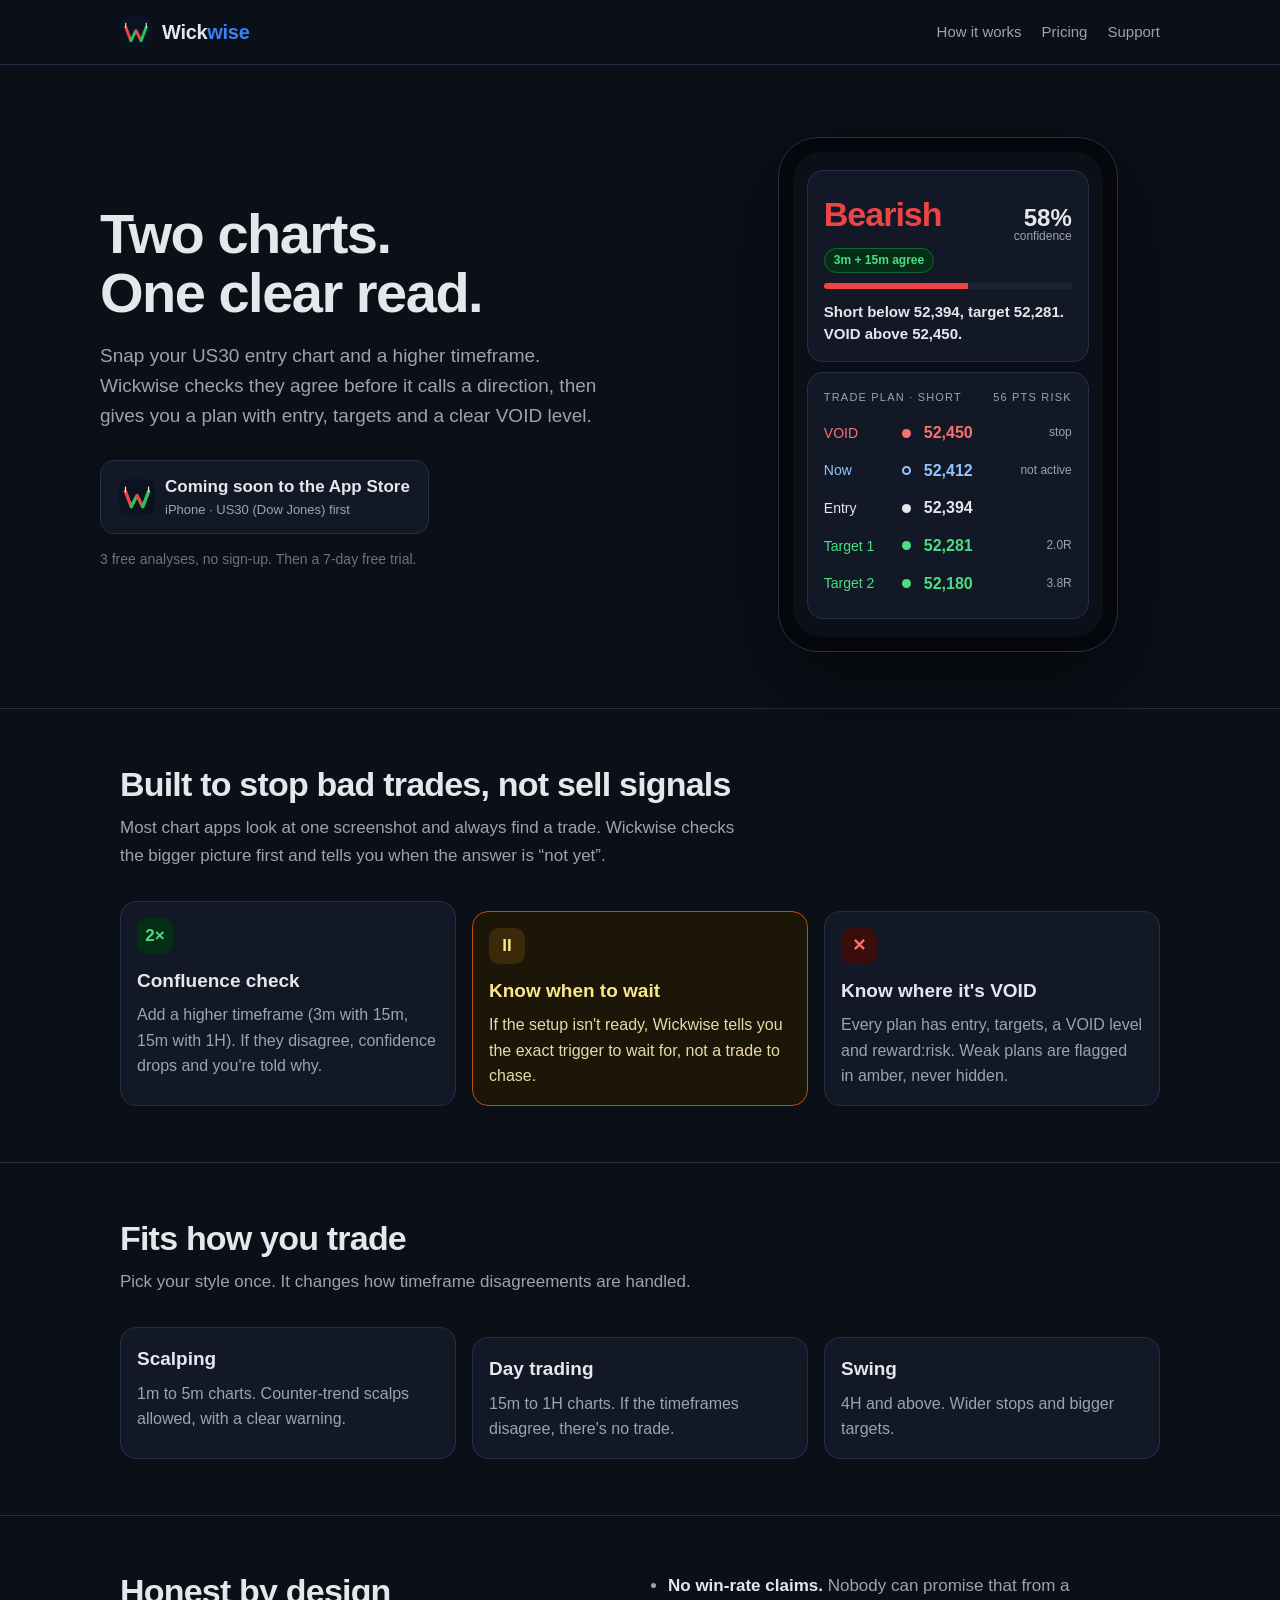
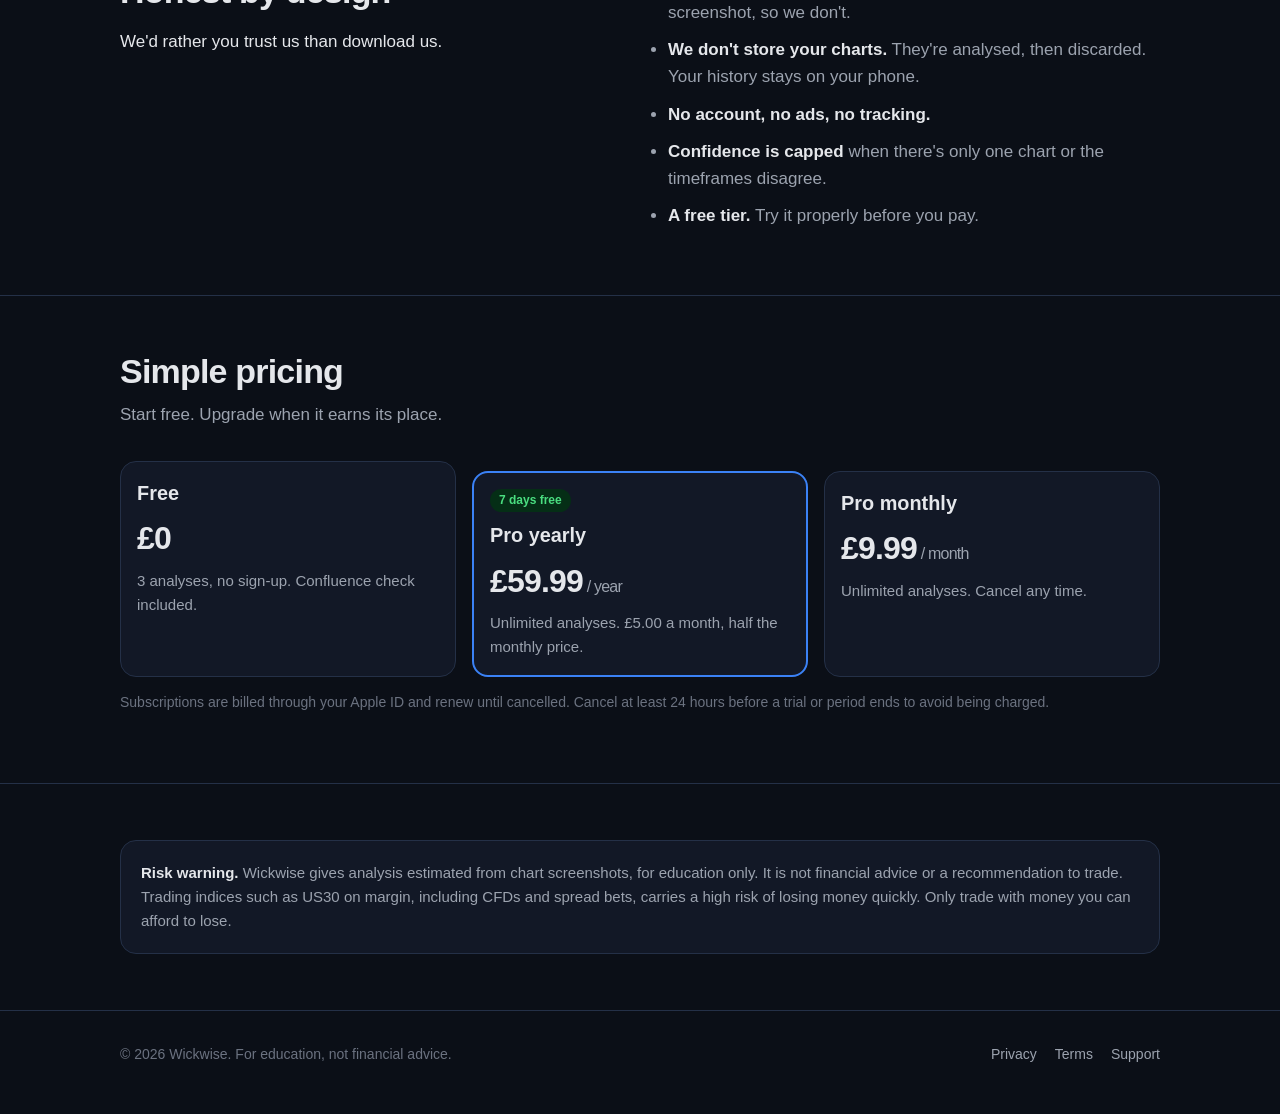
==== index.html @ f0487b31 "Wickwise website: home, privacy, terms, support Co-Authored-By: Claude Opus 5.5 <noreply@anthropic.c" ====
<!doctype html>
<html lang="en-GB">
<head>
  <meta charset="utf-8">
  <meta name="viewport" content="width=device-width, initial-scale=1">
  <title>Wickwise – US30 chart analysis for iPhone</title>
  <meta name="description" content="Snap your US30 entry chart and a higher timeframe. Wickwise checks they agree, then gives you a plan with entry, targets and a clear VOID level. For education, not financial advice.">
  <meta name="theme-color" content="#0b0f17">
  <link rel="icon" href="favicon.png">
  <link rel="apple-touch-icon" href="apple-touch-icon.png">
  <link rel="stylesheet" href="style.css">
</head>
<body>
  <header class="top">
    <div class="wrap">
      <a class="brand" href="/"><img src="icon-256.png" alt=""><b>Wick<span>wise</span></b></a>
      <nav class="nav">
        <a class="hide-sm" href="#how">How it works</a>
        <a class="hide-sm" href="#pricing">Pricing</a>
        <a href="support">Support</a>
      </nav>
    </div>
  </header>

  <main>
    <div class="wrap hero">
      <div>
        <h1>Two charts.<br>One clear read.</h1>
        <p class="lead">Snap your US30 entry chart and a higher timeframe. Wickwise checks they agree before it calls a direction, then gives you a plan with entry, targets and a clear VOID level.</p>
        <div class="badge-soon">
          <img src="icon-256.png" alt="" width="36" height="36" style="border-radius:9px">
          <div>Coming soon to the App Store<small>iPhone · US30 (Dow Jones) first</small></div>
        </div>
        <p class="hint">3 free analyses, no sign-up. Then a 7-day free trial.</p>
      </div>

      <div class="phone" aria-label="Example Wickwise result">
        <div class="screen">
          <div class="card">
            <div class="verdict">
              <b>Bearish</b>
              <div class="conf">58%<small>confidence</small></div>
            </div>
            <span class="agree">3m + 15m agree</span>
            <div class="bar"><i></i></div>
            <p class="line">Short below 52,394, target 52,281. VOID above 52,450.</p>
          </div>
          <div class="card ladder">
            <div class="h"><span>Trade plan · short</span><span>56 pts risk</span></div>
            <div class="row v"><span>VOID</span><span class="dot"></span><span class="p">52,450</span><span class="n">stop</span></div>
            <div class="row now"><span>Now</span><span class="dot"></span><span class="p">52,412</span><span class="n">not active</span></div>
            <div class="row e"><span>Entry</span><span class="dot"></span><span class="p">52,394</span><span class="n"></span></div>
            <div class="row t"><span>Target 1</span><span class="dot"></span><span class="p">52,281</span><span class="n">2.0R</span></div>
            <div class="row t"><span>Target 2</span><span class="dot"></span><span class="p">52,180</span><span class="n">3.8R</span></div>
          </div>
        </div>
      </div>
    </div>

    <section id="how">
      <div class="wrap">
        <h2>Built to stop bad trades, not sell signals</h2>
        <p class="sub">Most chart apps look at one screenshot and always find a trade. Wickwise checks the bigger picture first and tells you when the answer is “not yet”.</p>
        <div class="grid3">
          <div class="card feature">
            <div class="icon-chip" style="background:var(--agree-bg);color:var(--support)">2×</div>
            <h3>Confluence check</h3>
            <p>Add a higher timeframe (3m with 15m, 15m with 1H). If they disagree, confidence drops and you're told why.</p>
          </div>
          <div class="card feature wait">
            <div class="icon-chip" style="background:#3a2a07;color:var(--wait-text)">II</div>
            <h3>Know when to wait</h3>
            <p>If the setup isn't ready, Wickwise tells you the exact trigger to wait for, not a trade to chase.</p>
          </div>
          <div class="card feature">
            <div class="icon-chip" style="background:#3a0d0d;color:var(--resist)">✕</div>
            <h3>Know where it's VOID</h3>
            <p>Every plan has entry, targets, a VOID level and reward:risk. Weak plans are flagged in amber, never hidden.</p>
          </div>
        </div>
      </div>
    </section>

    <section>
      <div class="wrap">
        <h2>Fits how you trade</h2>
        <p class="sub">Pick your style once. It changes how timeframe disagreements are handled.</p>
        <div class="grid3">
          <div class="card feature"><h3>Scalping</h3><p>1m to 5m charts. Counter-trend scalps allowed, with a clear warning.</p></div>
          <div class="card feature"><h3>Day trading</h3><p>15m to 1H charts. If the timeframes disagree, there's no trade.</p></div>
          <div class="card feature"><h3>Swing</h3><p>4H and above. Wider stops and bigger targets.</p></div>
        </div>
      </div>
    </section>

    <section>
      <div class="wrap grid2" style="align-items:start">
        <div>
          <h2>Honest by design</h2>
          <p class="sub" style="margin-bottom:0">We'd rather you trust us than download us.</p>
        </div>
        <div class="honest">
          <ul>
            <li><b>No win-rate claims.</b> Nobody can promise that from a screenshot, so we don't.</li>
            <li><b>We don't store your charts.</b> They're analysed, then discarded. Your history stays on your phone.</li>
            <li><b>No account, no ads, no tracking.</b></li>
            <li><b>Confidence is capped</b> when there's only one chart or the timeframes disagree.</li>
            <li><b>A free tier.</b> Try it properly before you pay.</li>
          </ul>
        </div>
      </div>
    </section>

    <section id="pricing">
      <div class="wrap">
        <h2>Simple pricing</h2>
        <p class="sub">Start free. Upgrade when it earns its place.</p>
        <div class="grid3">
          <div class="card price">
            <h3 style="margin:0">Free</h3>
            <div class="amt">£0</div>
            <p>3 analyses, no sign-up. Confluence check included.</p>
          </div>
          <div class="card price best">
            <span class="pill">7 days free</span>
            <h3 style="margin:8px 0 0">Pro yearly</h3>
            <div class="amt">£59.99<small> / year</small></div>
            <p>Unlimited analyses. £5.00 a month, half the monthly price.</p>
          </div>
          <div class="card price">
            <h3 style="margin:0">Pro monthly</h3>
            <div class="amt">£9.99<small> / month</small></div>
            <p>Unlimited analyses. Cancel any time.</p>
          </div>
        </div>
        <p class="hint">Subscriptions are billed through your Apple ID and renew until cancelled. Cancel at least 24 hours before a trial or period ends to avoid being charged.</p>
      </div>
    </section>

    <section>
      <div class="wrap">
        <div class="risk">
          <b>Risk warning.</b> Wickwise gives analysis estimated from chart screenshots, for education only. It is not financial advice or a recommendation to trade. Trading indices such as US30 on margin, including CFDs and spread bets, carries a high risk of losing money quickly. Only trade with money you can afford to lose.
        </div>
      </div>
    </section>
  </main>

  <footer>
    <div class="wrap">
      <p>© 2026 Wickwise. For education, not financial advice.</p>
      <nav>
        <a href="privacy">Privacy</a>
        <a href="terms">Terms</a>
        <a href="support">Support</a>
      </nav>
    </div>
  </footer>
</body>
</html>
---- style.css ----
:root {
  --bg: #0b0f17;
  --panel: #121826;
  --panel2: #1a2233;
  --border: #243047;
  --text: #e5e7eb;
  --muted: #9ca3af;
  --faint: #6b7280;
  --accent: #3b82f6;
  --bull: #22c55e;
  --bear: #ef4444;
  --support: #4ade80;
  --resist: #f87171;
  --wait-bg: #1c1608;
  --wait-border: #b45309;
  --wait-text: #fde68a;
  --pull-text: #93c5fd;
  --agree-bg: #052e16;
  --agree-border: #166534;
}

* { box-sizing: border-box; }
html { -webkit-text-size-adjust: 100%; }
body {
  margin: 0;
  background: var(--bg);
  color: var(--text);
  font: 17px/1.6 -apple-system, BlinkMacSystemFont, "Inter", "Segoe UI", Roboto, sans-serif;
}
a { color: var(--pull-text); }
img { max-width: 100%; display: block; }

.wrap { max-width: 1080px; margin: 0 auto; padding: 0 20px; }
.narrow { max-width: 720px; }

/* header */
.top { border-bottom: 1px solid var(--border); }
.top .wrap { display: flex; align-items: center; justify-content: space-between; height: 64px; gap: 16px; }
.brand { display: flex; align-items: center; gap: 10px; color: var(--text); text-decoration: none; font-weight: 800; font-size: 20px; letter-spacing: -0.3px; }
.brand img { width: 32px; height: 32px; border-radius: 8px; }
.brand b { font-weight: 800; }
.brand span { color: var(--accent); }
.nav { display: flex; gap: 20px; font-size: 15px; }
.nav a { color: var(--muted); text-decoration: none; }
.nav a:hover, .nav a[aria-current] { color: var(--text); }

/* hero */
.hero { display: grid; grid-template-columns: 1.1fr 0.9fr; gap: 48px; align-items: center; padding: 72px 0 56px; }
.hero h1 { font-size: 56px; line-height: 1.05; letter-spacing: -1.5px; margin: 0 0 18px; }
.lead { color: var(--muted); font-size: 19px; margin: 0 0 28px; max-width: 520px; }
.badge-soon { display: inline-flex; align-items: center; gap: 10px; background: var(--panel); border: 1px solid var(--border); border-radius: 14px; padding: 12px 18px; font-weight: 600; }
.badge-soon small { display: block; color: var(--muted); font-weight: 500; font-size: 13px; }
.hint { color: var(--faint); font-size: 14px; margin-top: 14px; }

/* phone mock of a result */
.phone { background: #05070c; border: 1px solid var(--border); border-radius: 40px; padding: 14px; max-width: 340px; margin: 0 auto; box-shadow: 0 30px 80px rgba(0, 0, 0, 0.5); }
.screen { background: var(--bg); border-radius: 28px; padding: 18px 14px; }
.card { background: var(--panel); border: 1px solid var(--border); border-radius: 16px; padding: 16px; }
.card + .card { margin-top: 10px; }
.verdict { display: flex; justify-content: space-between; align-items: baseline; }
.verdict b { color: var(--bear); font-size: 34px; letter-spacing: -1px; }
.verdict .conf { text-align: right; font-weight: 800; font-size: 24px; line-height: 1; }
.verdict .conf small { display: block; color: var(--muted); font-weight: 500; font-size: 12px; }
.agree { display: inline-block; background: var(--agree-bg); border: 1px solid var(--agree-border); color: var(--support); font-size: 12px; font-weight: 700; padding: 2px 9px; border-radius: 999px; margin: 6px 0 10px; }
.bar { height: 6px; background: var(--panel2); border-radius: 3px; overflow: hidden; margin-bottom: 12px; }
.bar i { display: block; height: 100%; width: 58%; background: var(--bear); }
.line { font-weight: 600; font-size: 15px; line-height: 1.45; margin: 0; }
.ladder { font-size: 14px; }
.ladder .h { color: var(--muted); font-size: 11px; letter-spacing: 1.2px; text-transform: uppercase; margin-bottom: 8px; display: flex; justify-content: space-between; }
.row { display: grid; grid-template-columns: 70px 14px 1fr auto; align-items: center; gap: 8px; padding: 6px 0; }
.dot { width: 9px; height: 9px; border-radius: 50%; background: var(--text); }
.row .p { font-weight: 700; font-size: 16px; }
.row .n { color: var(--muted); font-size: 12px; }
.t { color: var(--support); } .t .dot { background: var(--support); }
.v { color: var(--resist); } .v .dot { background: var(--resist); }
.now { color: var(--pull-text); } .now .dot { background: transparent; border: 2px solid var(--pull-text); }
.row .p, .row .n { color: inherit; }
.row .n { color: var(--muted); }
.e .p { color: var(--text); }

/* sections */
section { padding: 56px 0; border-top: 1px solid var(--border); }
section h2 { font-size: 34px; letter-spacing: -0.8px; line-height: 1.15; margin: 0 0 10px; }
section > .wrap > p.sub { color: var(--muted); margin: 0 0 32px; max-width: 640px; }
.grid3 { display: grid; grid-template-columns: repeat(3, 1fr); gap: 16px; }
.grid2 { display: grid; grid-template-columns: repeat(2, 1fr); gap: 16px; }
.feature h3 { margin: 0 0 6px; font-size: 19px; }
.feature p { margin: 0; color: var(--muted); font-size: 16px; }
.icon-chip { width: 36px; height: 36px; border-radius: 10px; display: grid; place-items: center; font-weight: 800; margin-bottom: 12px; }
.wait { background: var(--wait-bg); border-color: var(--wait-border); }
.wait h3 { color: var(--wait-text); }
.wait p { color: #e7d9a8; }

.honest li { margin-bottom: 10px; color: var(--muted); }
.honest li b { color: var(--text); }
.honest ul { padding-left: 20px; margin: 0; }

.price { display: flex; flex-direction: column; }
.price .amt { font-size: 32px; font-weight: 800; letter-spacing: -0.8px; margin: 4px 0; }
.price .amt small { font-size: 16px; color: var(--muted); font-weight: 500; }
.price p { color: var(--muted); margin: 0; font-size: 15px; }
.price.best { border: 2px solid var(--accent); }
.pill { display: inline-block; align-self: flex-start; background: var(--agree-bg); color: var(--support); font-size: 12px; font-weight: 700; padding: 2px 9px; border-radius: 999px; }

.risk { background: var(--panel); border: 1px solid var(--border); border-radius: 16px; padding: 20px; color: var(--muted); font-size: 15px; }
.risk b { color: var(--text); }

/* legal pages */
.doc { padding: 48px 20px 72px; }
.doc h1 { font-size: 40px; letter-spacing: -1px; margin: 0 0 6px; }
.doc .date { color: var(--faint); margin: 0 0 32px; font-size: 15px; }
.doc h2 { font-size: 22px; margin: 36px 0 8px; letter-spacing: -0.3px; }
.doc p, .doc li { color: #cfd4dc; }
.doc li { margin-bottom: 6px; }
.doc table { width: 100%; border-collapse: collapse; font-size: 15px; margin: 8px 0 16px; }
.doc th, .doc td { text-align: left; padding: 10px 12px; border-bottom: 1px solid var(--border); vertical-align: top; }
.doc th { color: var(--muted); font-weight: 600; font-size: 13px; text-transform: uppercase; letter-spacing: 0.8px; }
.summary { background: var(--panel); border: 1px solid var(--border); border-radius: 16px; padding: 18px 20px; }
.summary ul { margin: 0; padding-left: 20px; }
details { background: var(--panel); border: 1px solid var(--border); border-radius: 14px; padding: 14px 18px; margin-bottom: 10px; }
details summary { cursor: pointer; font-weight: 600; }
details p { margin: 10px 0 0; }

/* footer */
footer { border-top: 1px solid var(--border); padding: 32px 0 48px; color: var(--faint); font-size: 14px; }
footer .wrap { display: flex; justify-content: space-between; gap: 16px; flex-wrap: wrap; }
footer nav { display: flex; gap: 18px; flex-wrap: wrap; }
footer a { color: var(--muted); text-decoration: none; }
footer p { margin: 0; max-width: 560px; }

@media (max-width: 860px) {
  .hero { grid-template-columns: 1fr; padding: 40px 0; gap: 40px; }
  .hero h1 { font-size: 40px; }
  .grid3, .grid2 { grid-template-columns: 1fr; }
  section h2 { font-size: 28px; }
  .nav { gap: 14px; font-size: 14px; }
  .nav .hide-sm { display: none; }
}
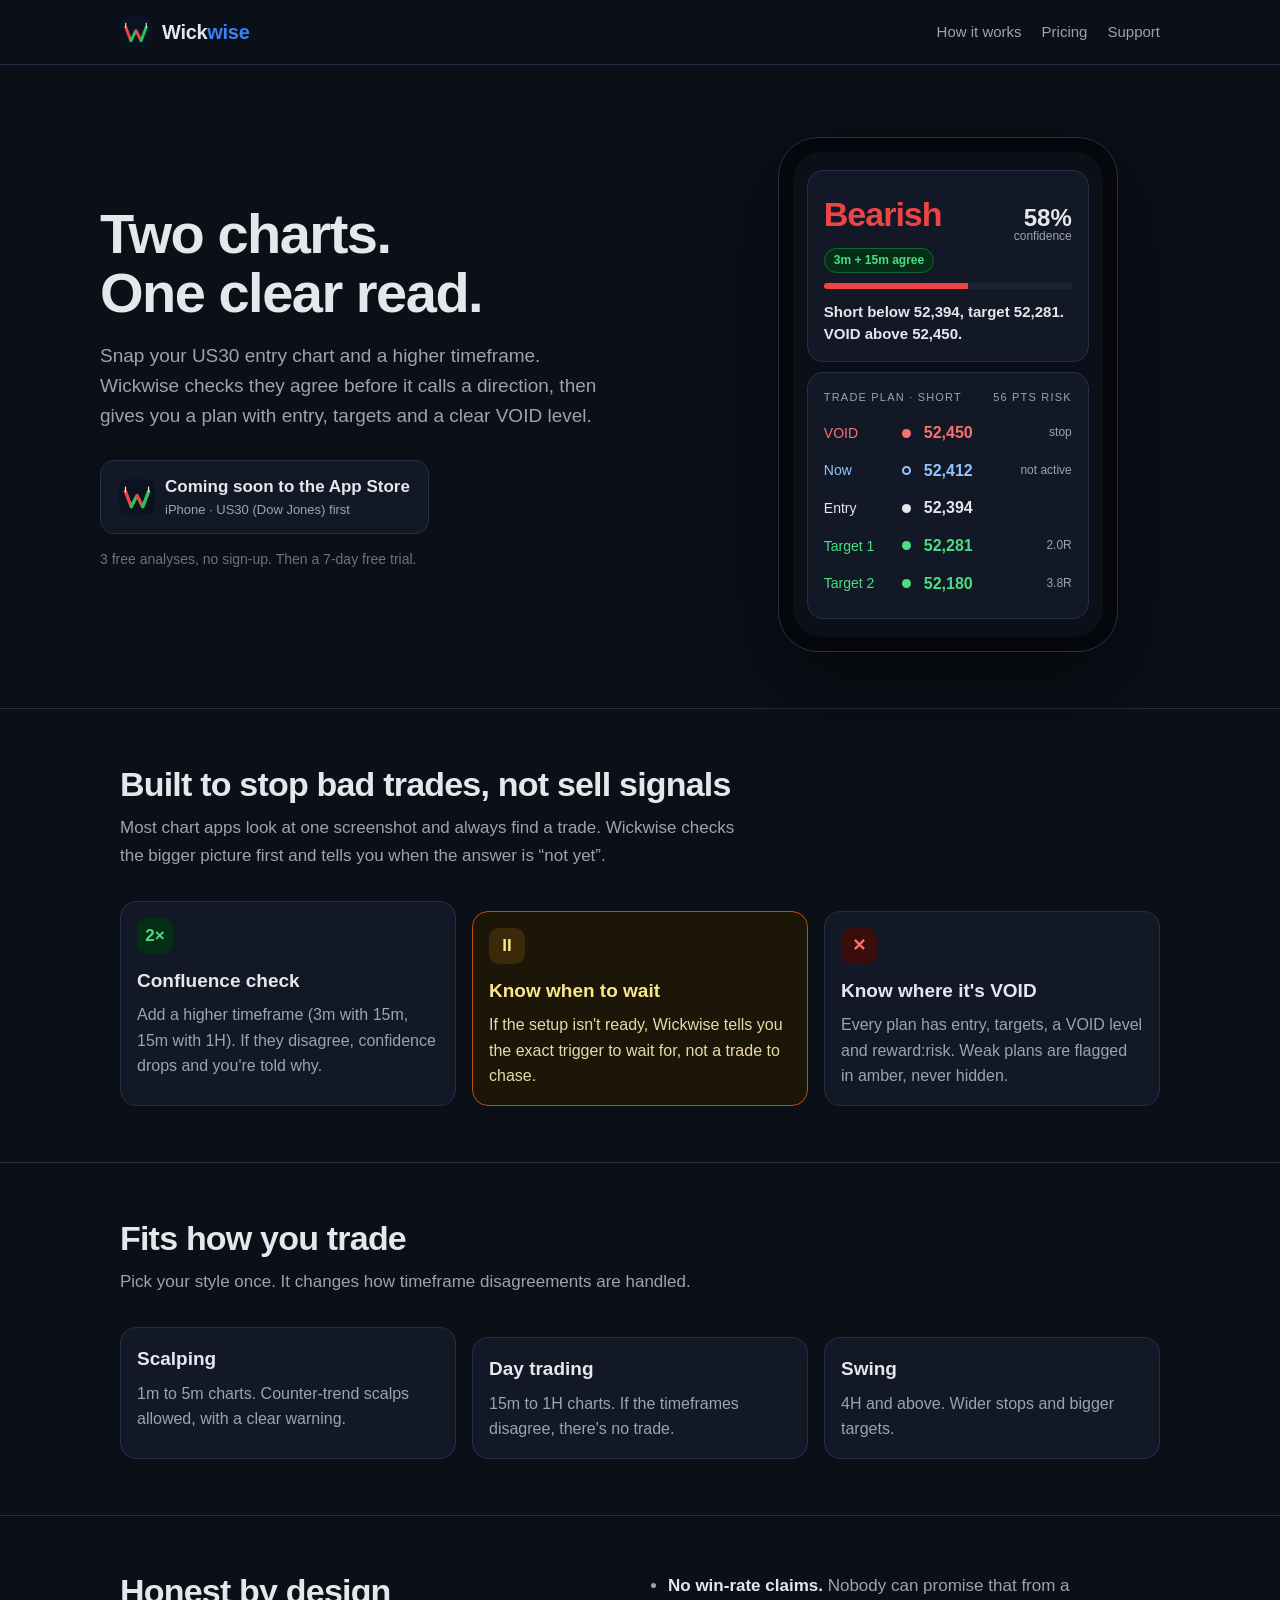
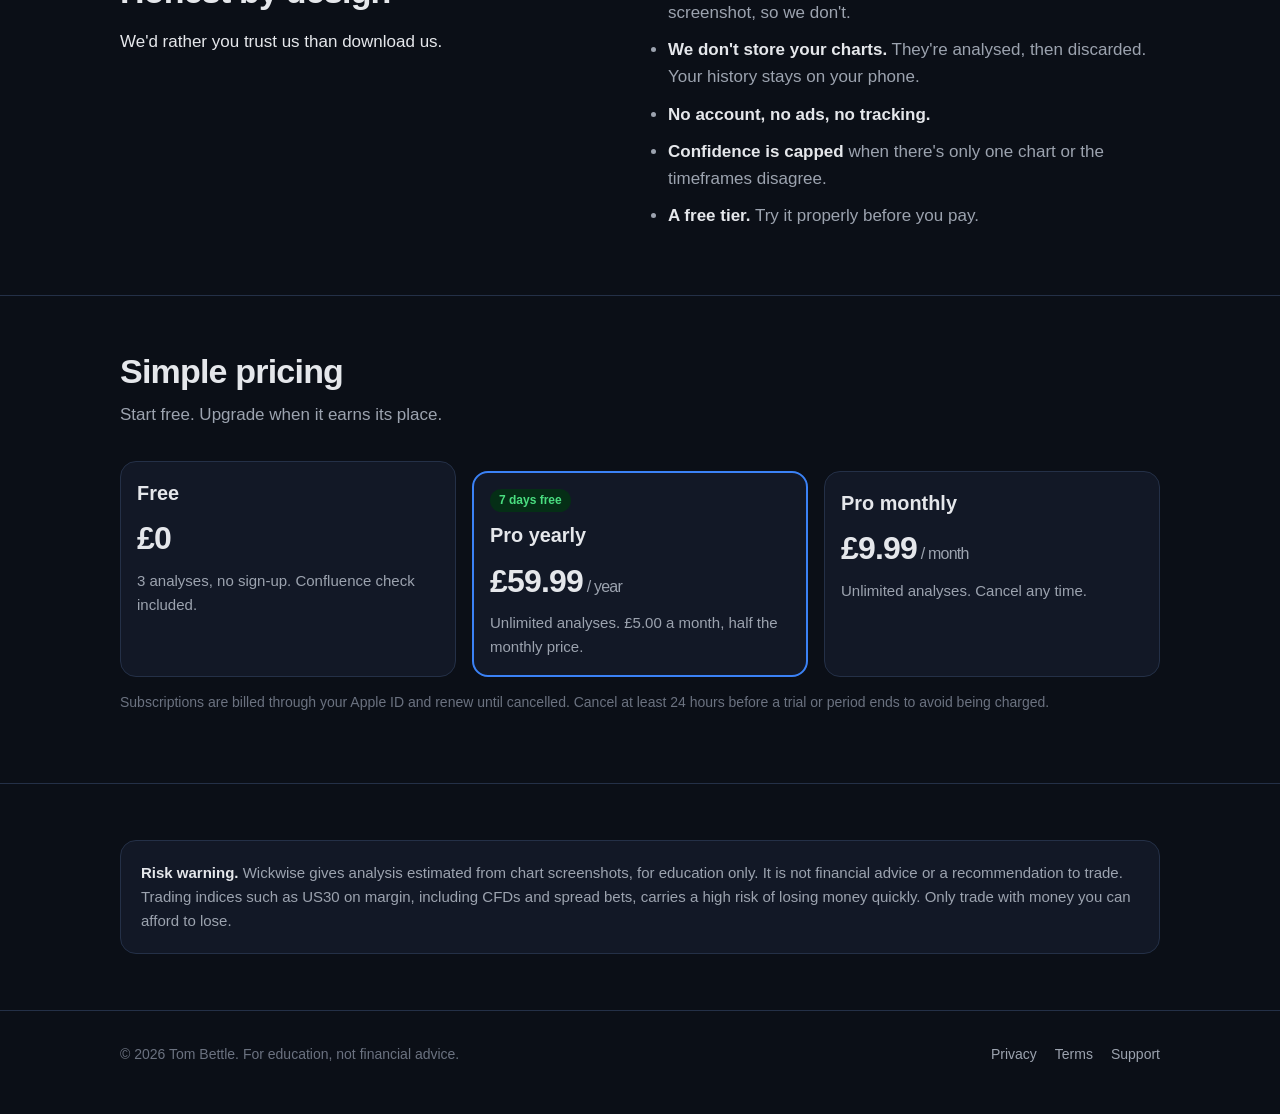
==== commit c828c942: "Add owner name and support email Co-Authored-By: Claude Opus 5.5 <noreply@anthropic.com> Claude-Sess" ====
--- a/index.html
+++ b/index.html
@@ -148,7 +148,7 @@
 
   <footer>
     <div class="wrap">
-      <p>© 2026 Wickwise. For education, not financial advice.</p>
+      <p>© 2026 Tom Bettle. For education, not financial advice.</p>
       <nav>
         <a href="privacy">Privacy</a>
         <a href="terms">Terms</a>
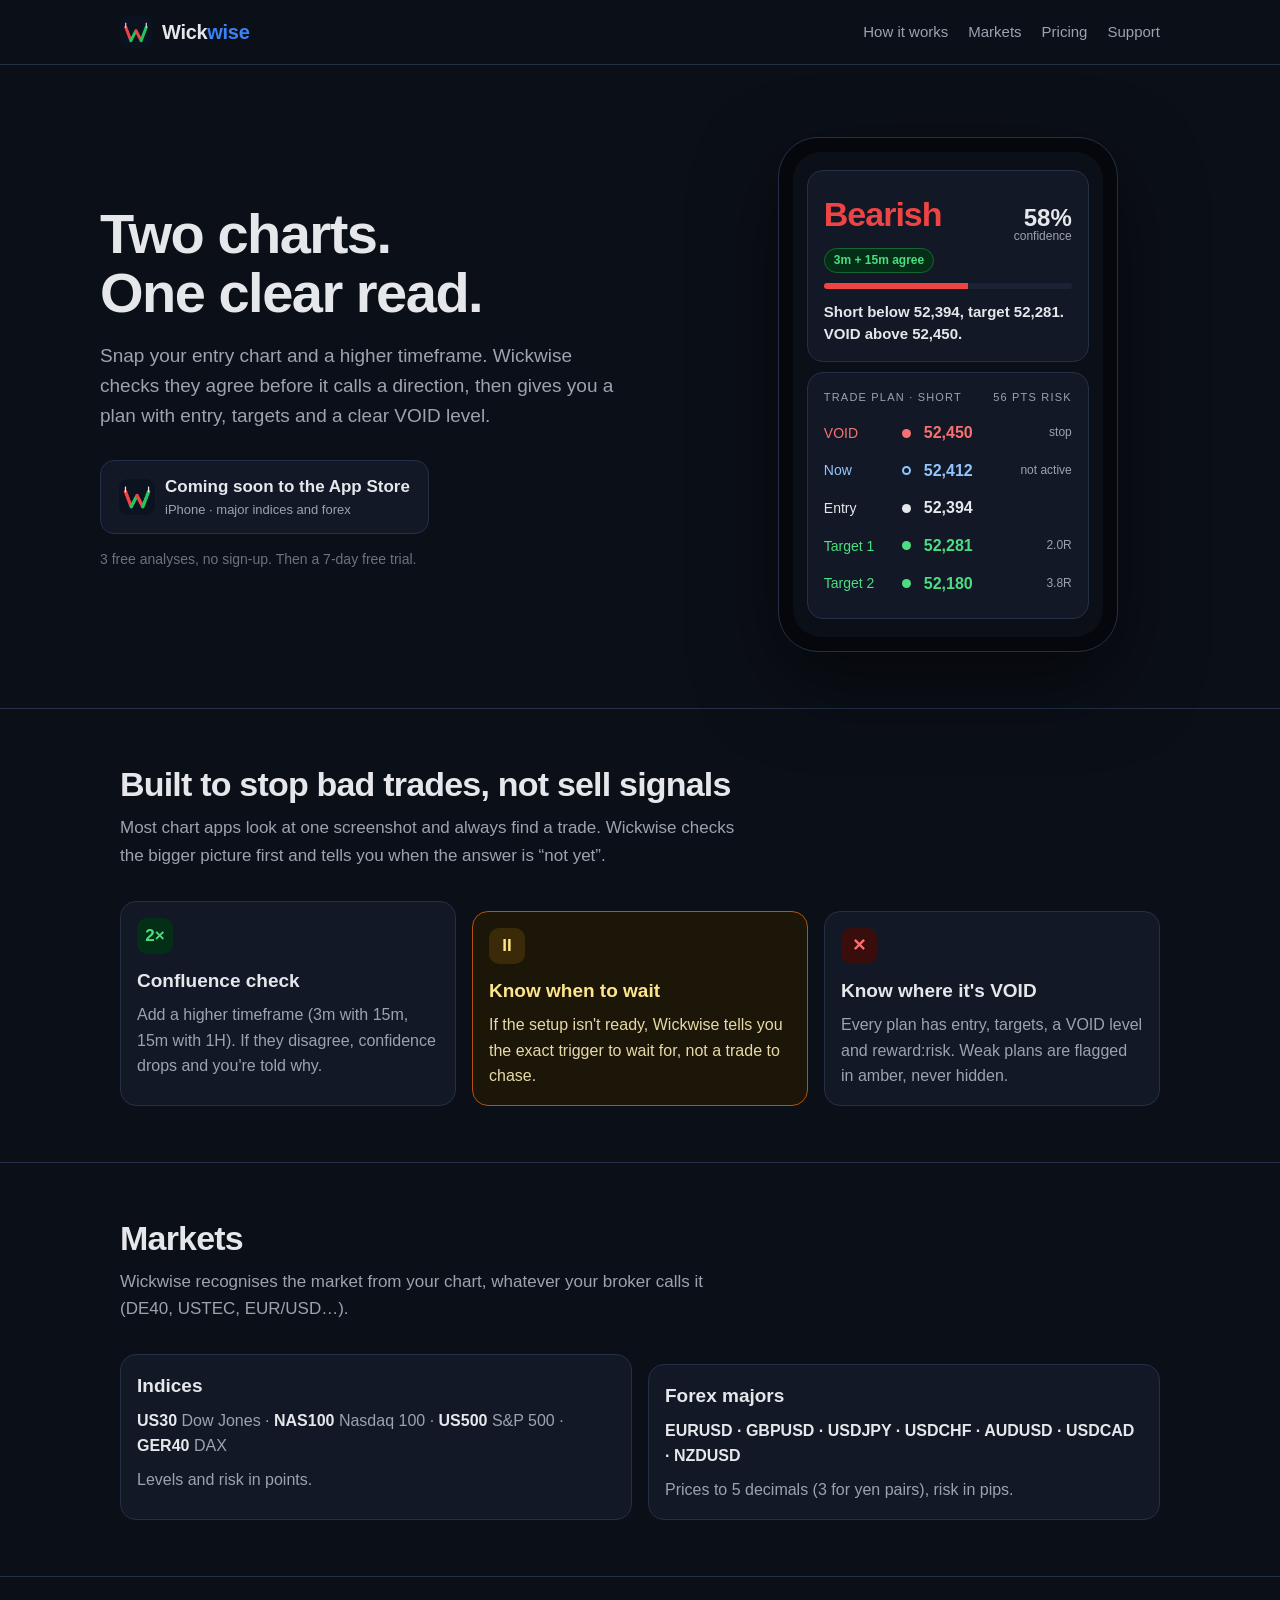
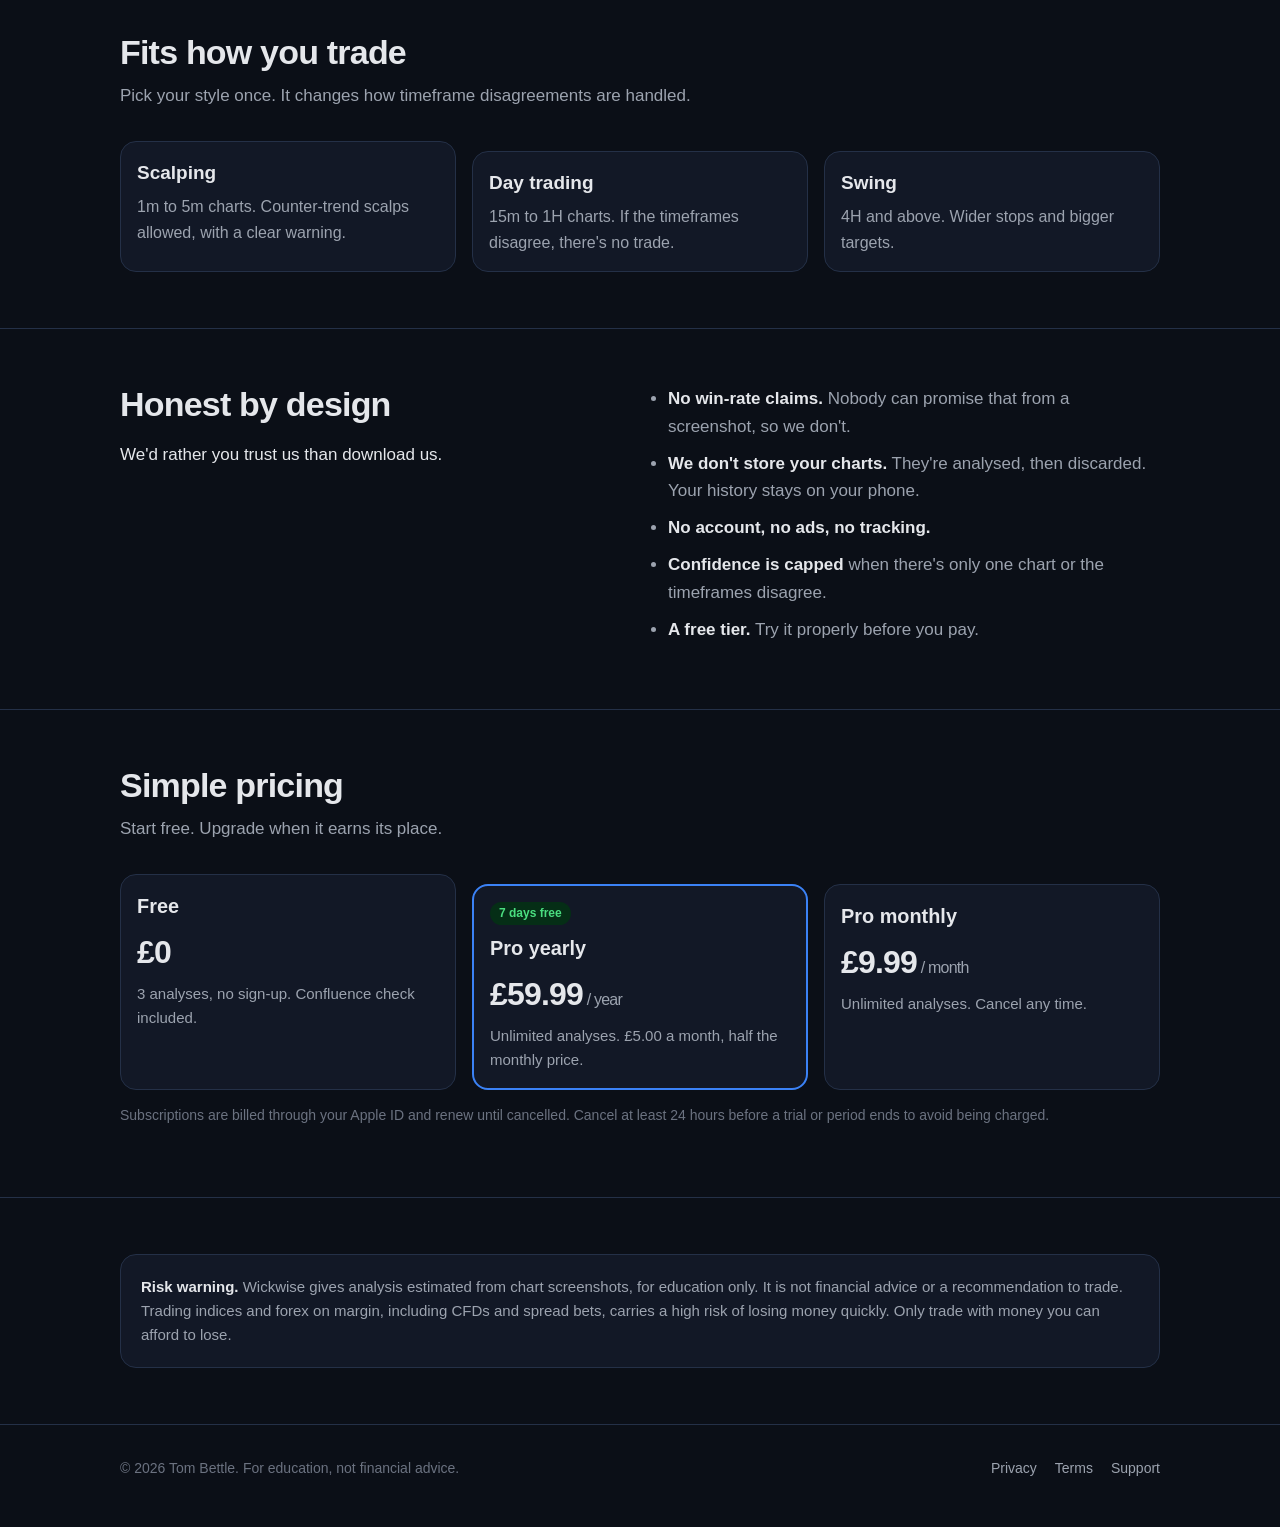
==== commit f1e243e6: "Add indices and forex majors: markets section, support, privacy, EURUSD samples Co-Authored-By: Clau" ====
--- a/index.html
+++ b/index.html
@@ -3,8 +3,8 @@
 <head>
   <meta charset="utf-8">
   <meta name="viewport" content="width=device-width, initial-scale=1">
-  <title>Wickwise – US30 chart analysis for iPhone</title>
-  <meta name="description" content="Snap your US30 entry chart and a higher timeframe. Wickwise checks they agree, then gives you a plan with entry, targets and a clear VOID level. For education, not financial advice.">
+  <title>Wickwise – index and forex chart analysis for iPhone</title>
+  <meta name="description" content="Snap your entry chart and a higher timeframe for US30, NAS100, US500, GER40 or the forex majors. Wickwise checks they agree, then gives you a plan with entry, targets and a clear VOID level. For education, not financial advice.">
   <meta name="theme-color" content="#0b0f17">
   <link rel="icon" href="favicon.png">
   <link rel="apple-touch-icon" href="apple-touch-icon.png">
@@ -16,6 +16,7 @@
       <a class="brand" href="/"><img src="icon-256.png" alt=""><b>Wick<span>wise</span></b></a>
       <nav class="nav">
         <a class="hide-sm" href="#how">How it works</a>
+        <a class="hide-sm" href="#markets">Markets</a>
         <a class="hide-sm" href="#pricing">Pricing</a>
         <a href="support">Support</a>
       </nav>
@@ -26,10 +27,10 @@
     <div class="wrap hero">
       <div>
         <h1>Two charts.<br>One clear read.</h1>
-        <p class="lead">Snap your US30 entry chart and a higher timeframe. Wickwise checks they agree before it calls a direction, then gives you a plan with entry, targets and a clear VOID level.</p>
+        <p class="lead">Snap your entry chart and a higher timeframe. Wickwise checks they agree before it calls a direction, then gives you a plan with entry, targets and a clear VOID level.</p>
         <div class="badge-soon">
           <img src="icon-256.png" alt="" width="36" height="36" style="border-radius:9px">
-          <div>Coming soon to the App Store<small>iPhone · US30 (Dow Jones) first</small></div>
+          <div>Coming soon to the App Store<small>iPhone · major indices and forex</small></div>
         </div>
         <p class="hint">3 free analyses, no sign-up. Then a 7-day free trial.</p>
       </div>
@@ -76,6 +77,25 @@
             <div class="icon-chip" style="background:#3a0d0d;color:var(--resist)">✕</div>
             <h3>Know where it's VOID</h3>
             <p>Every plan has entry, targets, a VOID level and reward:risk. Weak plans are flagged in amber, never hidden.</p>
+          </div>
+        </div>
+      </div>
+    </section>
+
+    <section id="markets">
+      <div class="wrap">
+        <h2>Markets</h2>
+        <p class="sub">Wickwise recognises the market from your chart, whatever your broker calls it (DE40, USTEC, EUR/USD…).</p>
+        <div class="grid2">
+          <div class="card feature">
+            <h3>Indices</h3>
+            <p><b style="color:var(--text)">US30</b> Dow Jones · <b style="color:var(--text)">NAS100</b> Nasdaq 100 · <b style="color:var(--text)">US500</b> S&amp;P 500 · <b style="color:var(--text)">GER40</b> DAX</p>
+            <p style="margin-top:8px">Levels and risk in points.</p>
+          </div>
+          <div class="card feature">
+            <h3>Forex majors</h3>
+            <p><b style="color:var(--text)">EURUSD · GBPUSD · USDJPY · USDCHF · AUDUSD · USDCAD · NZDUSD</b></p>
+            <p style="margin-top:8px">Prices to 5 decimals (3 for yen pairs), risk in pips.</p>
           </div>
         </div>
       </div>
@@ -140,7 +160,7 @@
     <section>
       <div class="wrap">
         <div class="risk">
-          <b>Risk warning.</b> Wickwise gives analysis estimated from chart screenshots, for education only. It is not financial advice or a recommendation to trade. Trading indices such as US30 on margin, including CFDs and spread bets, carries a high risk of losing money quickly. Only trade with money you can afford to lose.
+          <b>Risk warning.</b> Wickwise gives analysis estimated from chart screenshots, for education only. It is not financial advice or a recommendation to trade. Trading indices and forex on margin, including CFDs and spread bets, carries a high risk of losing money quickly. Only trade with money you can afford to lose.
         </div>
       </div>
     </section>
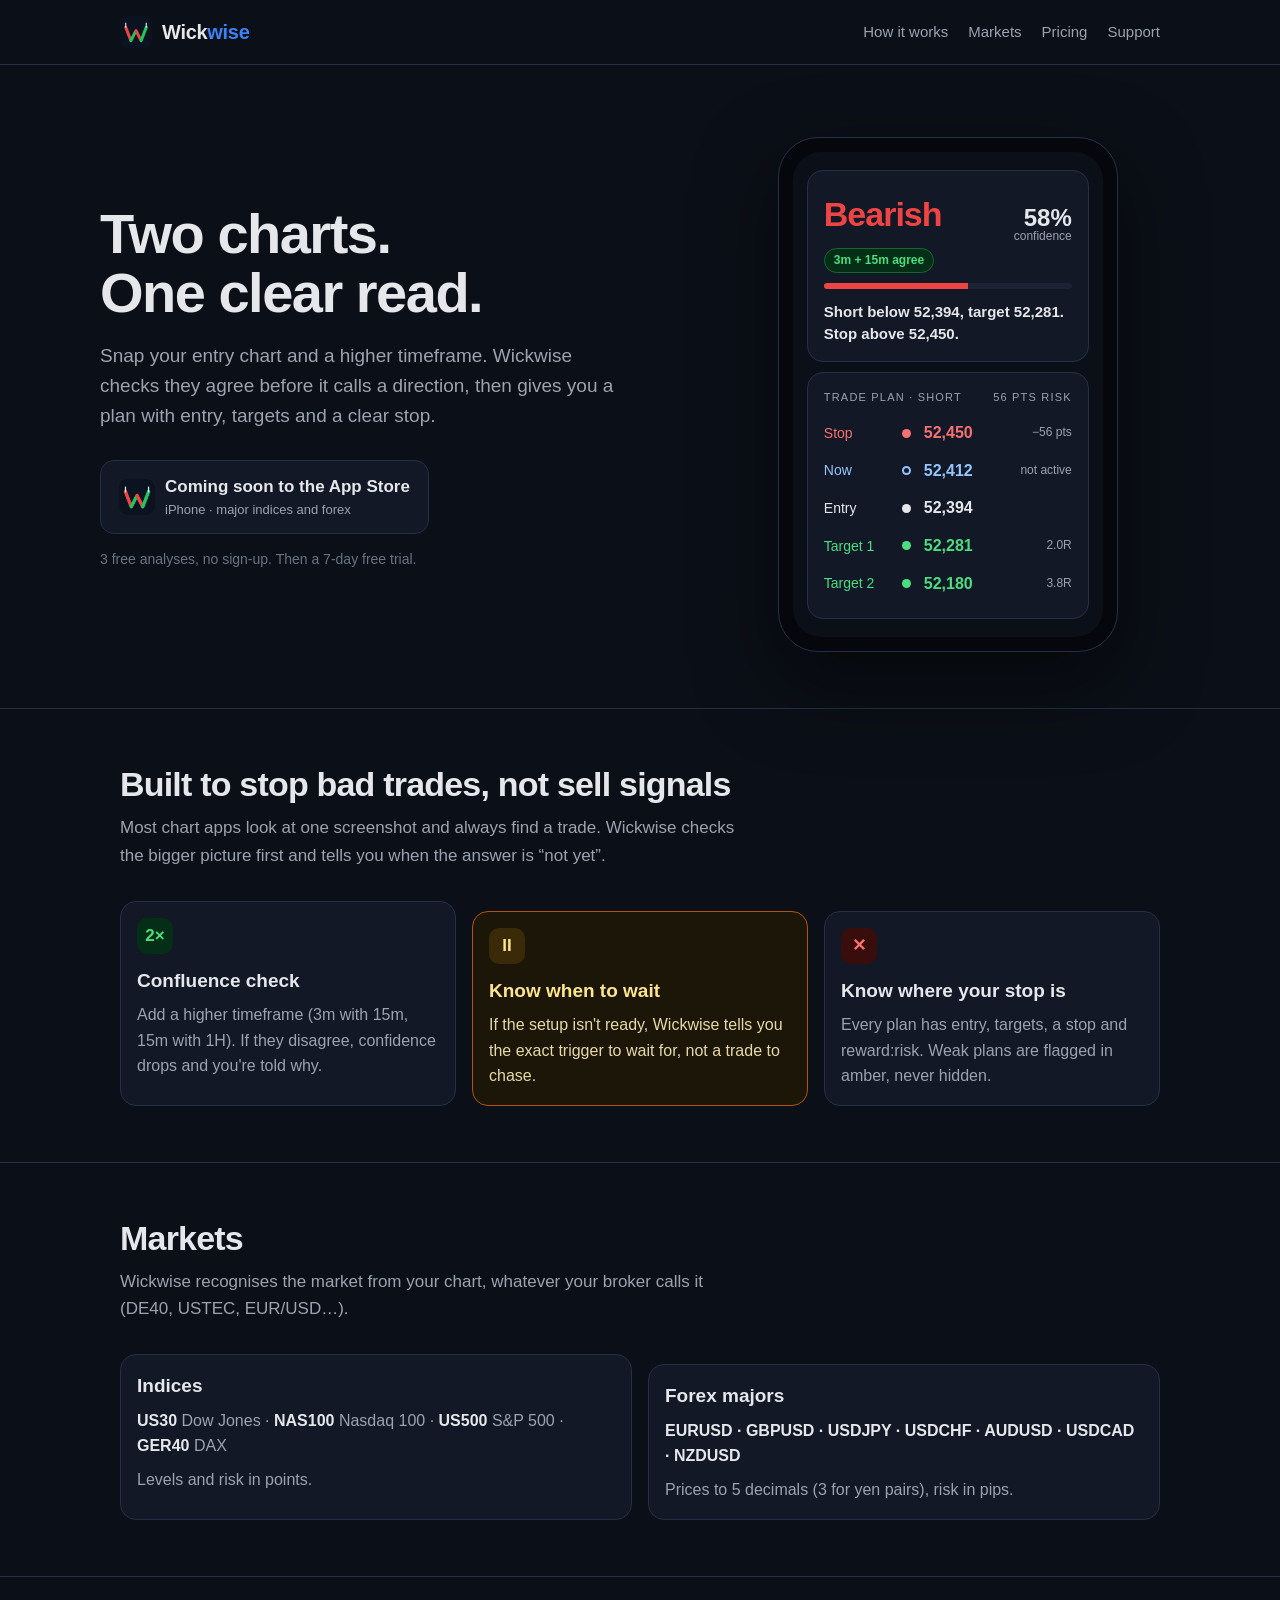
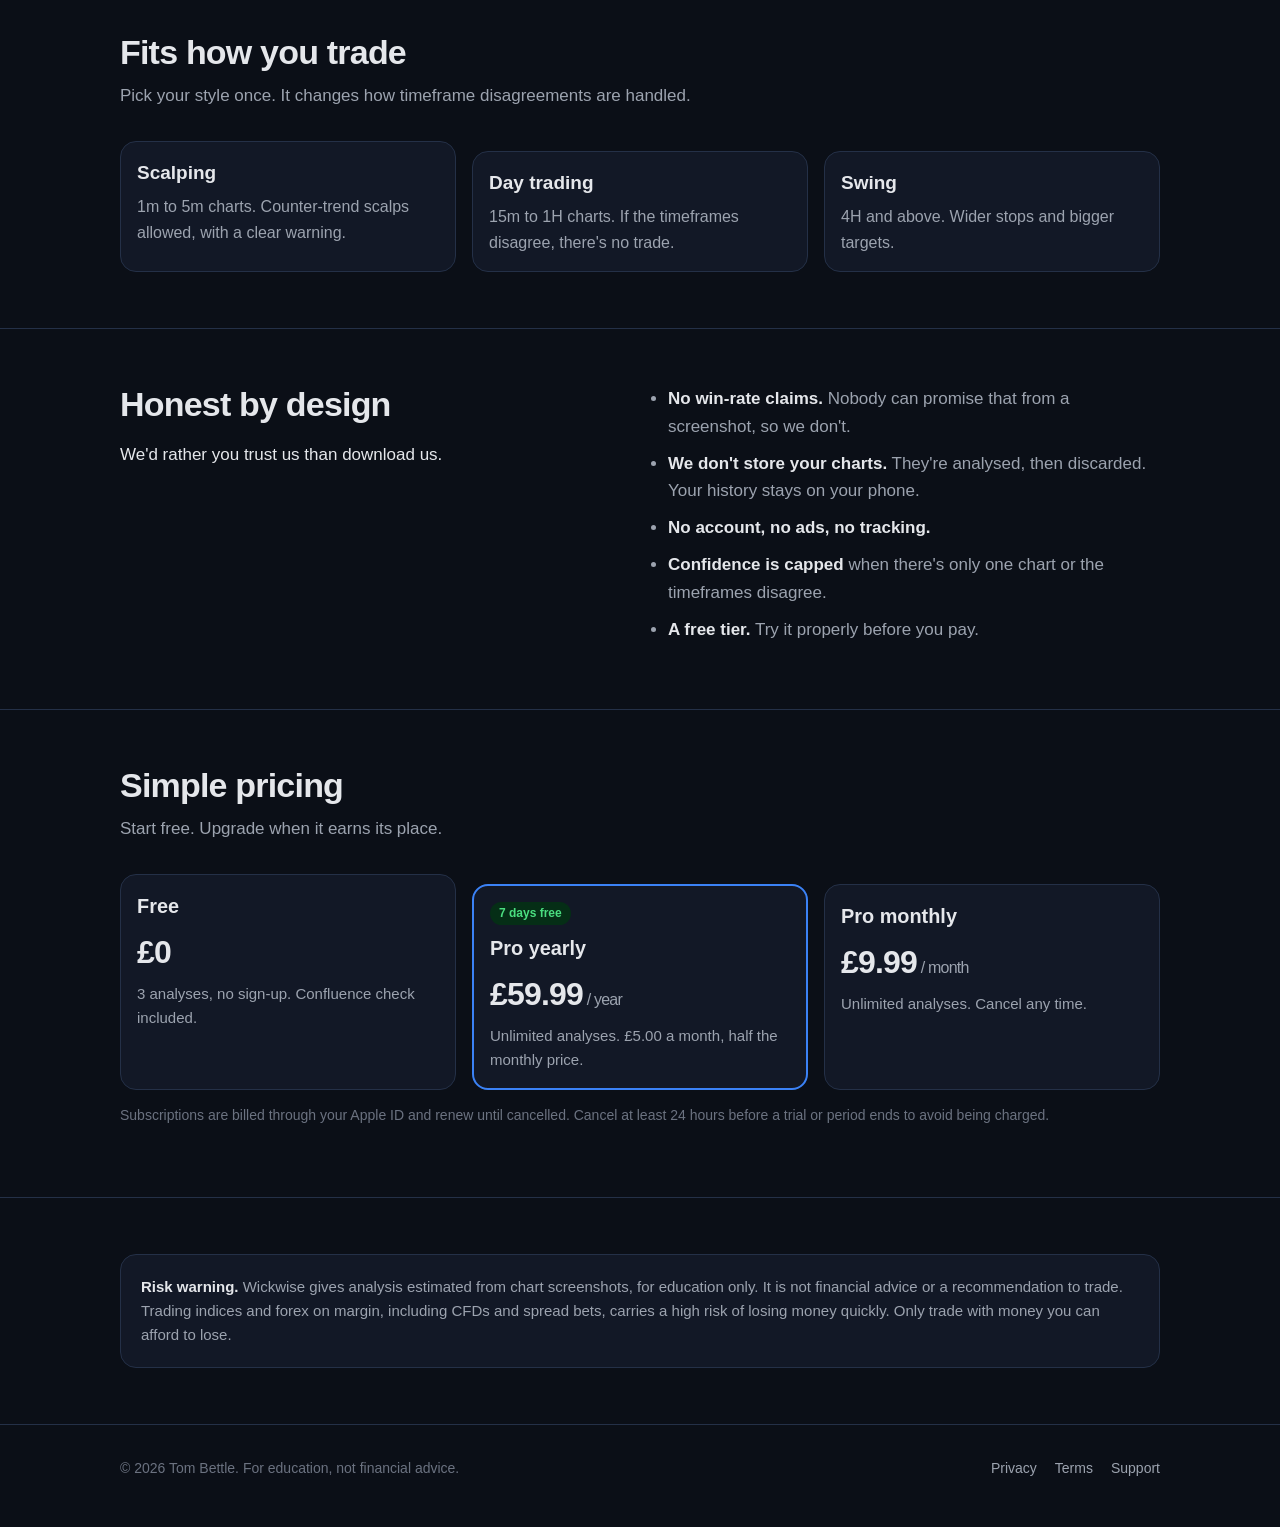
==== commit a5d9bc01: "Rename VOID to Stop Co-Authored-By: Claude Opus 5.5 <noreply@anthropic.com> Claude-Session: https://" ====
--- a/index.html
+++ b/index.html
@@ -4,7 +4,7 @@
   <meta charset="utf-8">
   <meta name="viewport" content="width=device-width, initial-scale=1">
   <title>Wickwise – index and forex chart analysis for iPhone</title>
-  <meta name="description" content="Snap your entry chart and a higher timeframe for US30, NAS100, US500, GER40 or the forex majors. Wickwise checks they agree, then gives you a plan with entry, targets and a clear VOID level. For education, not financial advice.">
+  <meta name="description" content="Snap your entry chart and a higher timeframe for US30, NAS100, US500, GER40 or the forex majors. Wickwise checks they agree, then gives you a plan with entry, targets and a clear stop. For education, not financial advice.">
   <meta name="theme-color" content="#0b0f17">
   <link rel="icon" href="favicon.png">
   <link rel="apple-touch-icon" href="apple-touch-icon.png">
@@ -27,7 +27,7 @@
     <div class="wrap hero">
       <div>
         <h1>Two charts.<br>One clear read.</h1>
-        <p class="lead">Snap your entry chart and a higher timeframe. Wickwise checks they agree before it calls a direction, then gives you a plan with entry, targets and a clear VOID level.</p>
+        <p class="lead">Snap your entry chart and a higher timeframe. Wickwise checks they agree before it calls a direction, then gives you a plan with entry, targets and a clear stop.</p>
         <div class="badge-soon">
           <img src="icon-256.png" alt="" width="36" height="36" style="border-radius:9px">
           <div>Coming soon to the App Store<small>iPhone · major indices and forex</small></div>
@@ -44,11 +44,11 @@
             </div>
             <span class="agree">3m + 15m agree</span>
             <div class="bar"><i></i></div>
-            <p class="line">Short below 52,394, target 52,281. VOID above 52,450.</p>
+            <p class="line">Short below 52,394, target 52,281. Stop above 52,450.</p>
           </div>
           <div class="card ladder">
             <div class="h"><span>Trade plan · short</span><span>56 pts risk</span></div>
-            <div class="row v"><span>VOID</span><span class="dot"></span><span class="p">52,450</span><span class="n">stop</span></div>
+            <div class="row v"><span>Stop</span><span class="dot"></span><span class="p">52,450</span><span class="n">−56 pts</span></div>
             <div class="row now"><span>Now</span><span class="dot"></span><span class="p">52,412</span><span class="n">not active</span></div>
             <div class="row e"><span>Entry</span><span class="dot"></span><span class="p">52,394</span><span class="n"></span></div>
             <div class="row t"><span>Target 1</span><span class="dot"></span><span class="p">52,281</span><span class="n">2.0R</span></div>
@@ -75,8 +75,8 @@
           </div>
           <div class="card feature">
             <div class="icon-chip" style="background:#3a0d0d;color:var(--resist)">✕</div>
-            <h3>Know where it's VOID</h3>
-            <p>Every plan has entry, targets, a VOID level and reward:risk. Weak plans are flagged in amber, never hidden.</p>
+            <h3>Know where your stop is</h3>
+            <p>Every plan has entry, targets, a stop and reward:risk. Weak plans are flagged in amber, never hidden.</p>
           </div>
         </div>
       </div>
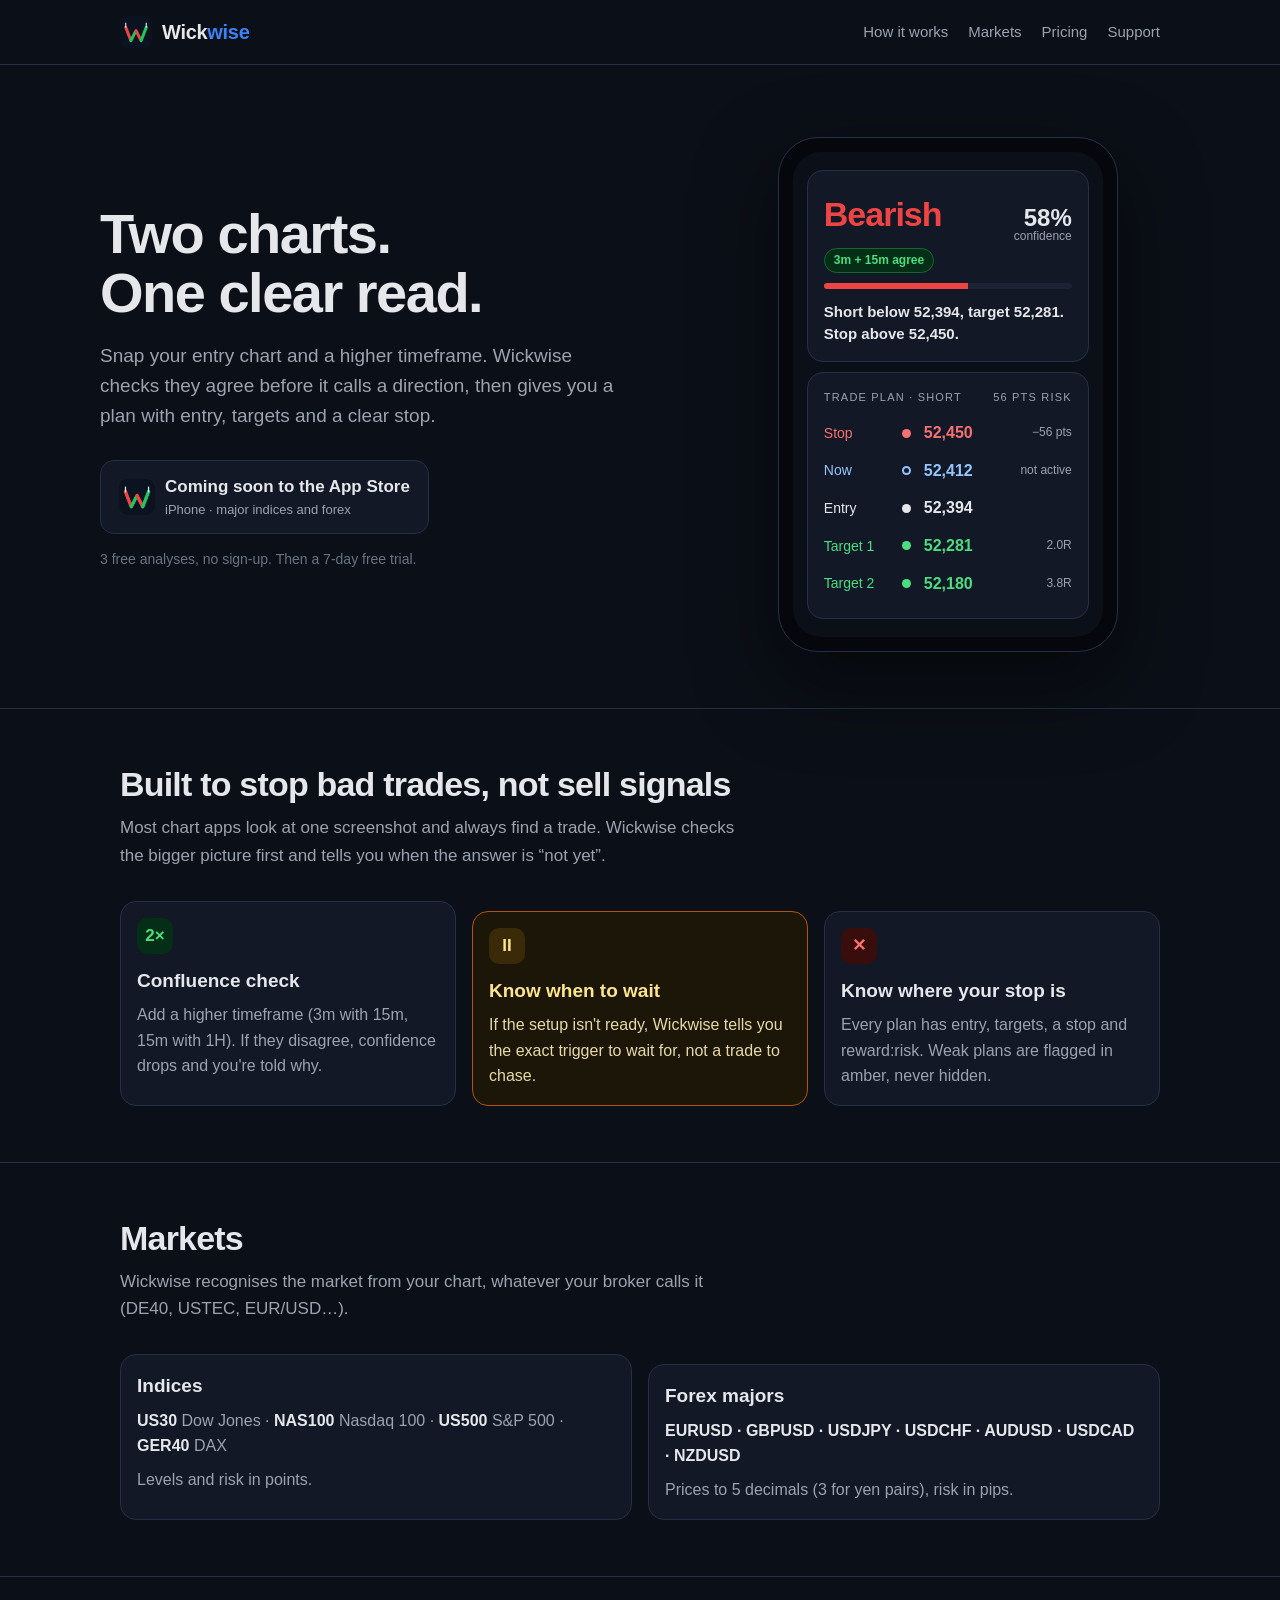
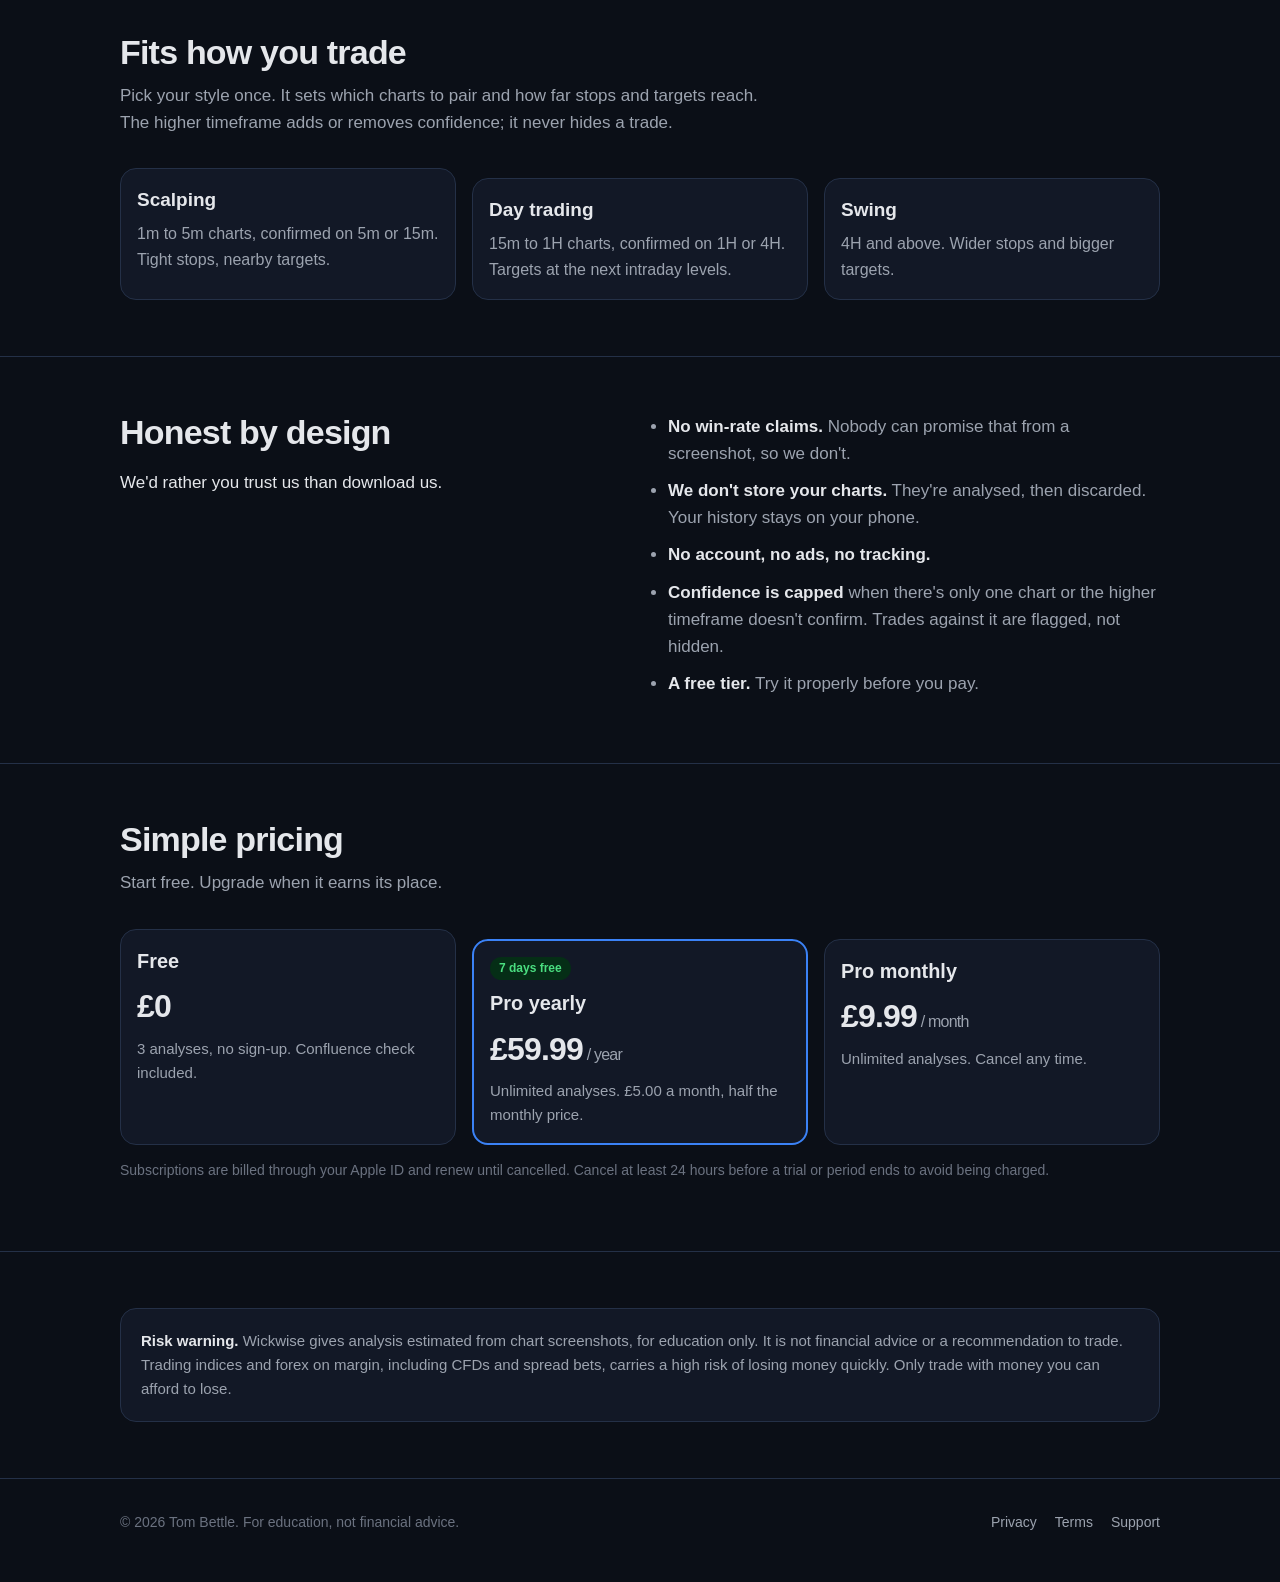
==== commit 266bc79a: "Higher timeframe is confluence: wording Co-Authored-By: Claude Opus 5.5 <noreply@anthropic.com> Clau" ====
--- a/index.html
+++ b/index.html
@@ -104,10 +104,10 @@
     <section>
       <div class="wrap">
         <h2>Fits how you trade</h2>
-        <p class="sub">Pick your style once. It changes how timeframe disagreements are handled.</p>
+        <p class="sub">Pick your style once. It sets which charts to pair and how far stops and targets reach. The higher timeframe adds or removes confidence; it never hides a trade.</p>
         <div class="grid3">
-          <div class="card feature"><h3>Scalping</h3><p>1m to 5m charts. Counter-trend scalps allowed, with a clear warning.</p></div>
-          <div class="card feature"><h3>Day trading</h3><p>15m to 1H charts. If the timeframes disagree, there's no trade.</p></div>
+          <div class="card feature"><h3>Scalping</h3><p>1m to 5m charts, confirmed on 5m or 15m. Tight stops, nearby targets.</p></div>
+          <div class="card feature"><h3>Day trading</h3><p>15m to 1H charts, confirmed on 1H or 4H. Targets at the next intraday levels.</p></div>
           <div class="card feature"><h3>Swing</h3><p>4H and above. Wider stops and bigger targets.</p></div>
         </div>
       </div>
@@ -124,7 +124,7 @@
             <li><b>No win-rate claims.</b> Nobody can promise that from a screenshot, so we don't.</li>
             <li><b>We don't store your charts.</b> They're analysed, then discarded. Your history stays on your phone.</li>
             <li><b>No account, no ads, no tracking.</b></li>
-            <li><b>Confidence is capped</b> when there's only one chart or the timeframes disagree.</li>
+            <li><b>Confidence is capped</b> when there's only one chart or the higher timeframe doesn't confirm. Trades against it are flagged, not hidden.</li>
             <li><b>A free tier.</b> Try it properly before you pay.</li>
           </ul>
         </div>
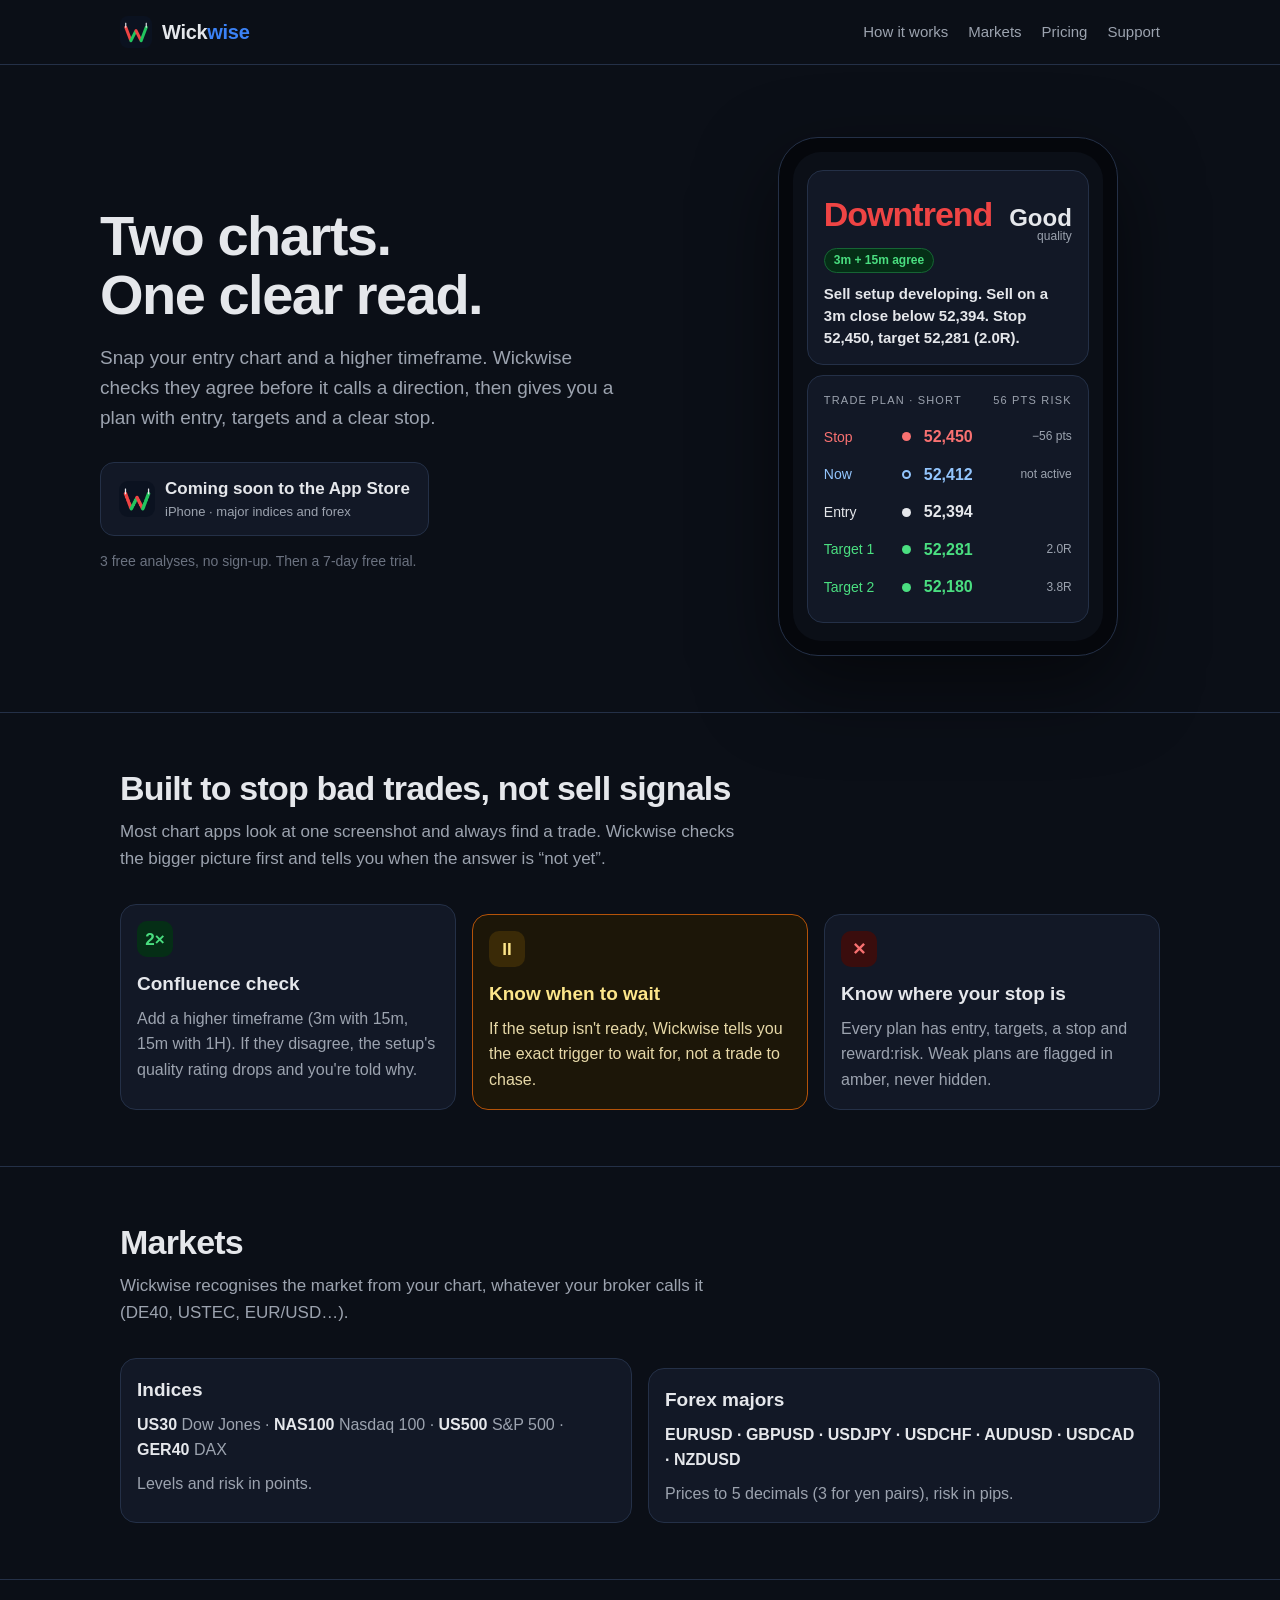
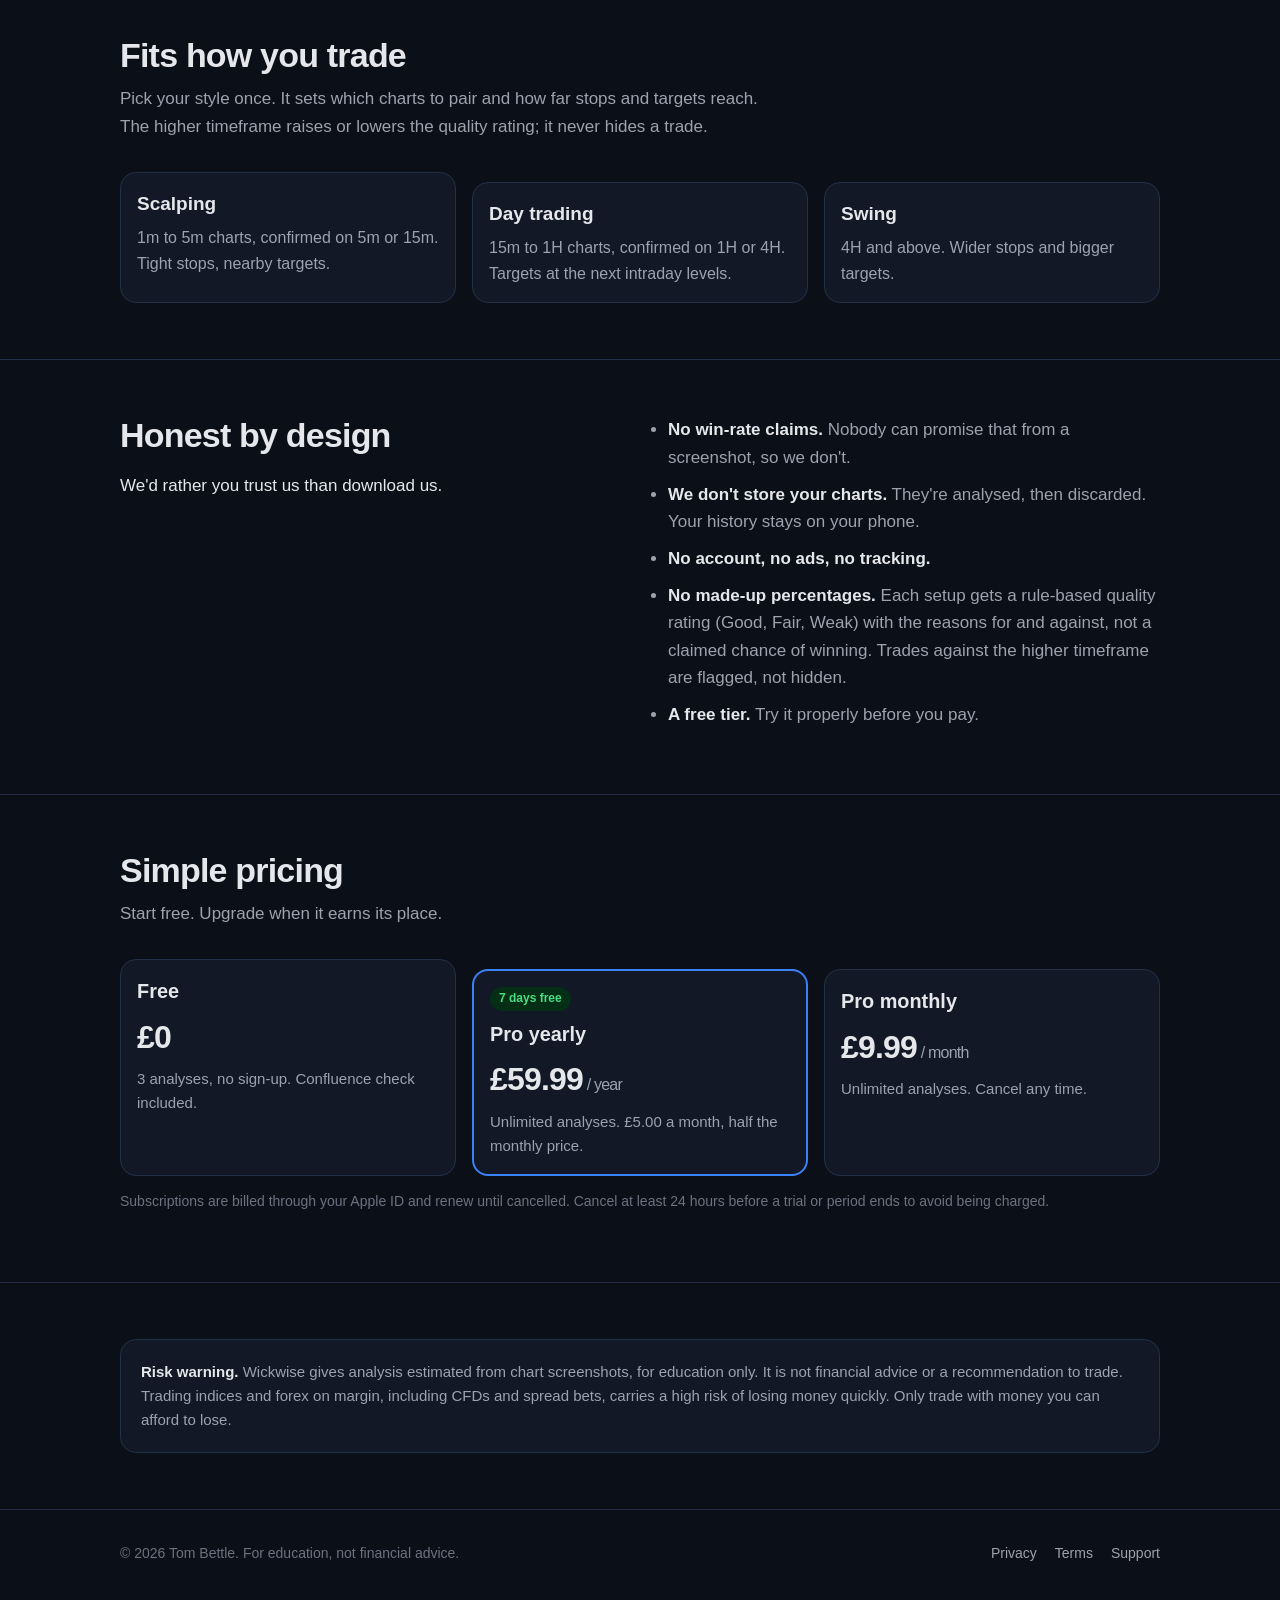
==== commit 2735dc89: "Website: quality ratings instead of confidence percentages Co-Authored-By: Claude Opus 5.5 <noreply@" ====
--- a/index.html
+++ b/index.html
@@ -39,12 +39,11 @@
         <div class="screen">
           <div class="card">
             <div class="verdict">
-              <b>Bearish</b>
-              <div class="conf">58%<small>confidence</small></div>
+              <b>Downtrend</b>
+              <div class="conf">Good<small>quality</small></div>
             </div>
             <span class="agree">3m + 15m agree</span>
-            <div class="bar"><i></i></div>
-            <p class="line">Short below 52,394, target 52,281. Stop above 52,450.</p>
+            <p class="line">Sell setup developing. Sell on a 3m close below 52,394. Stop 52,450, target 52,281 (2.0R).</p>
           </div>
           <div class="card ladder">
             <div class="h"><span>Trade plan · short</span><span>56 pts risk</span></div>
@@ -66,7 +65,7 @@
           <div class="card feature">
             <div class="icon-chip" style="background:var(--agree-bg);color:var(--support)">2×</div>
             <h3>Confluence check</h3>
-            <p>Add a higher timeframe (3m with 15m, 15m with 1H). If they disagree, confidence drops and you're told why.</p>
+            <p>Add a higher timeframe (3m with 15m, 15m with 1H). If they disagree, the setup's quality rating drops and you're told why.</p>
           </div>
           <div class="card feature wait">
             <div class="icon-chip" style="background:#3a2a07;color:var(--wait-text)">II</div>
@@ -104,7 +103,7 @@
     <section>
       <div class="wrap">
         <h2>Fits how you trade</h2>
-        <p class="sub">Pick your style once. It sets which charts to pair and how far stops and targets reach. The higher timeframe adds or removes confidence; it never hides a trade.</p>
+        <p class="sub">Pick your style once. It sets which charts to pair and how far stops and targets reach. The higher timeframe raises or lowers the quality rating; it never hides a trade.</p>
         <div class="grid3">
           <div class="card feature"><h3>Scalping</h3><p>1m to 5m charts, confirmed on 5m or 15m. Tight stops, nearby targets.</p></div>
           <div class="card feature"><h3>Day trading</h3><p>15m to 1H charts, confirmed on 1H or 4H. Targets at the next intraday levels.</p></div>
@@ -124,7 +123,7 @@
             <li><b>No win-rate claims.</b> Nobody can promise that from a screenshot, so we don't.</li>
             <li><b>We don't store your charts.</b> They're analysed, then discarded. Your history stays on your phone.</li>
             <li><b>No account, no ads, no tracking.</b></li>
-            <li><b>Confidence is capped</b> when there's only one chart or the higher timeframe doesn't confirm. Trades against it are flagged, not hidden.</li>
+            <li><b>No made-up percentages.</b> Each setup gets a rule-based quality rating (Good, Fair, Weak) with the reasons for and against, not a claimed chance of winning. Trades against the higher timeframe are flagged, not hidden.</li>
             <li><b>A free tier.</b> Try it properly before you pay.</li>
           </ul>
         </div>
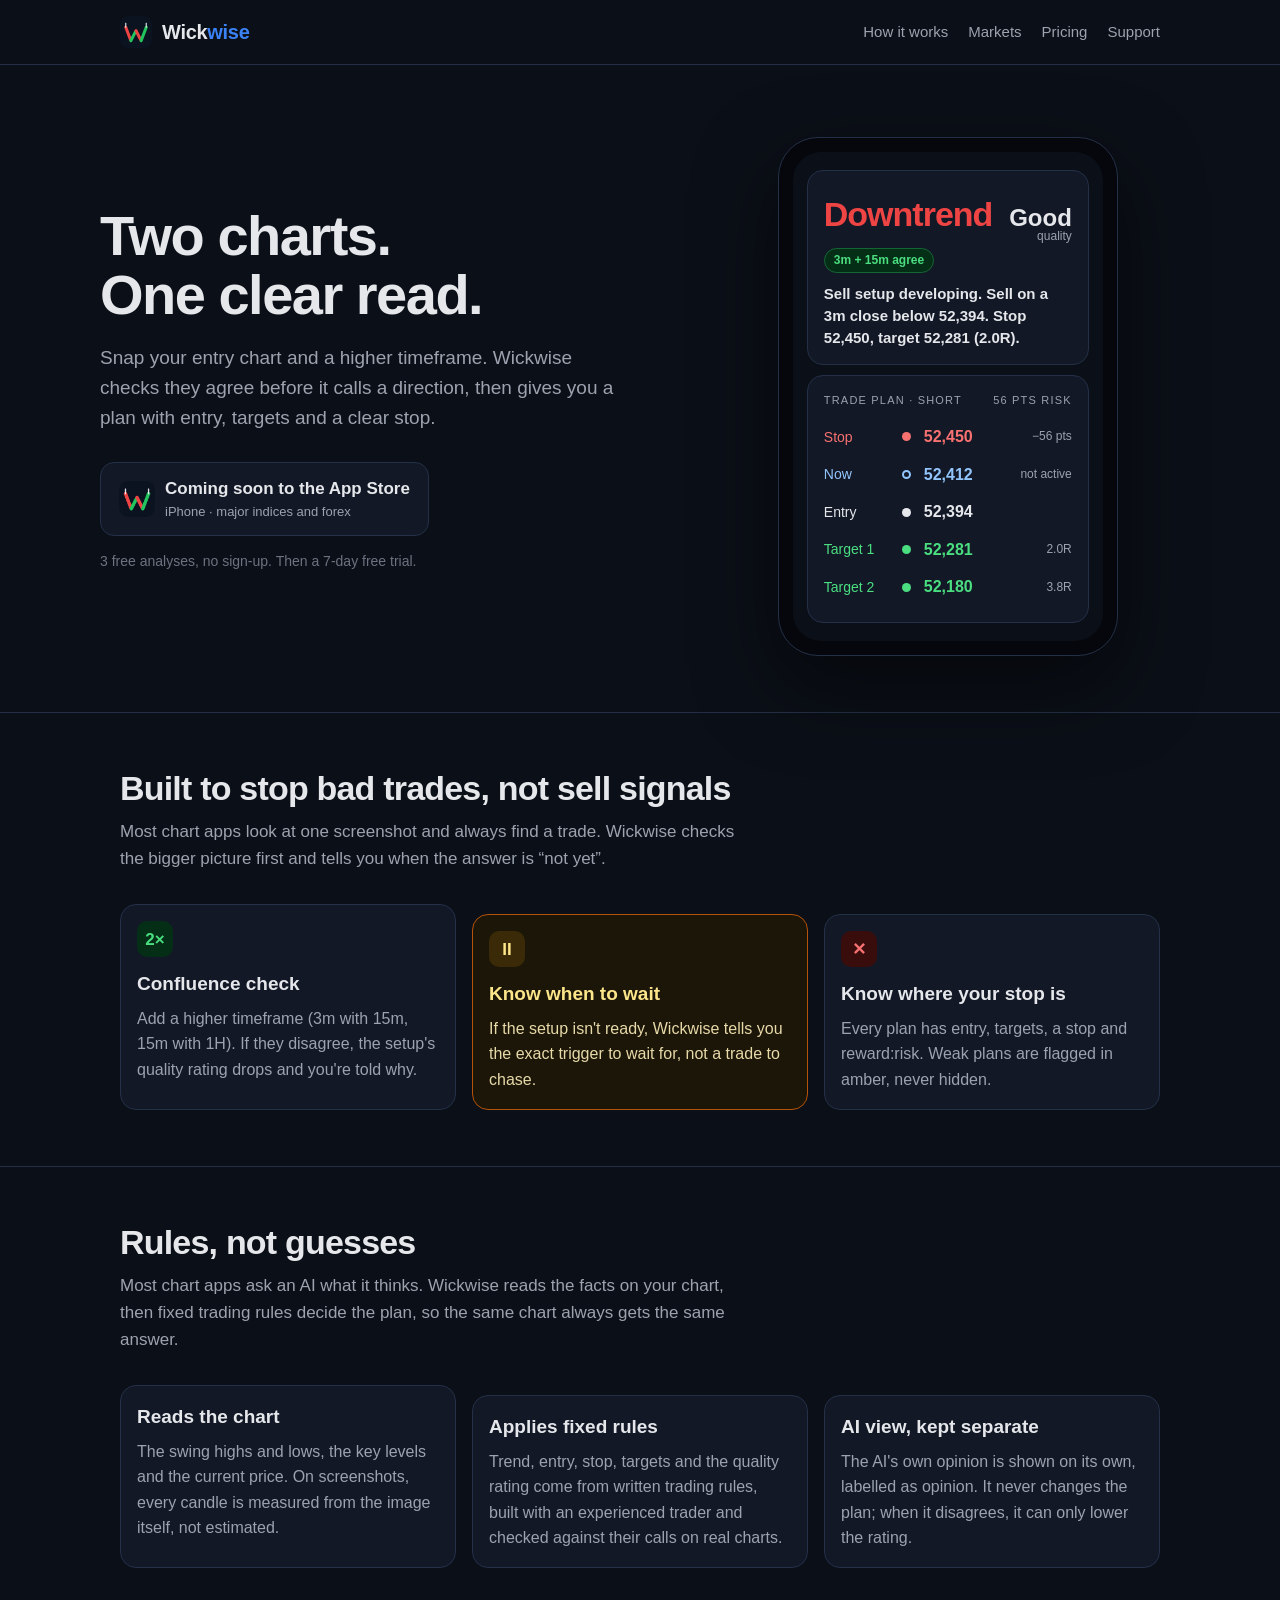
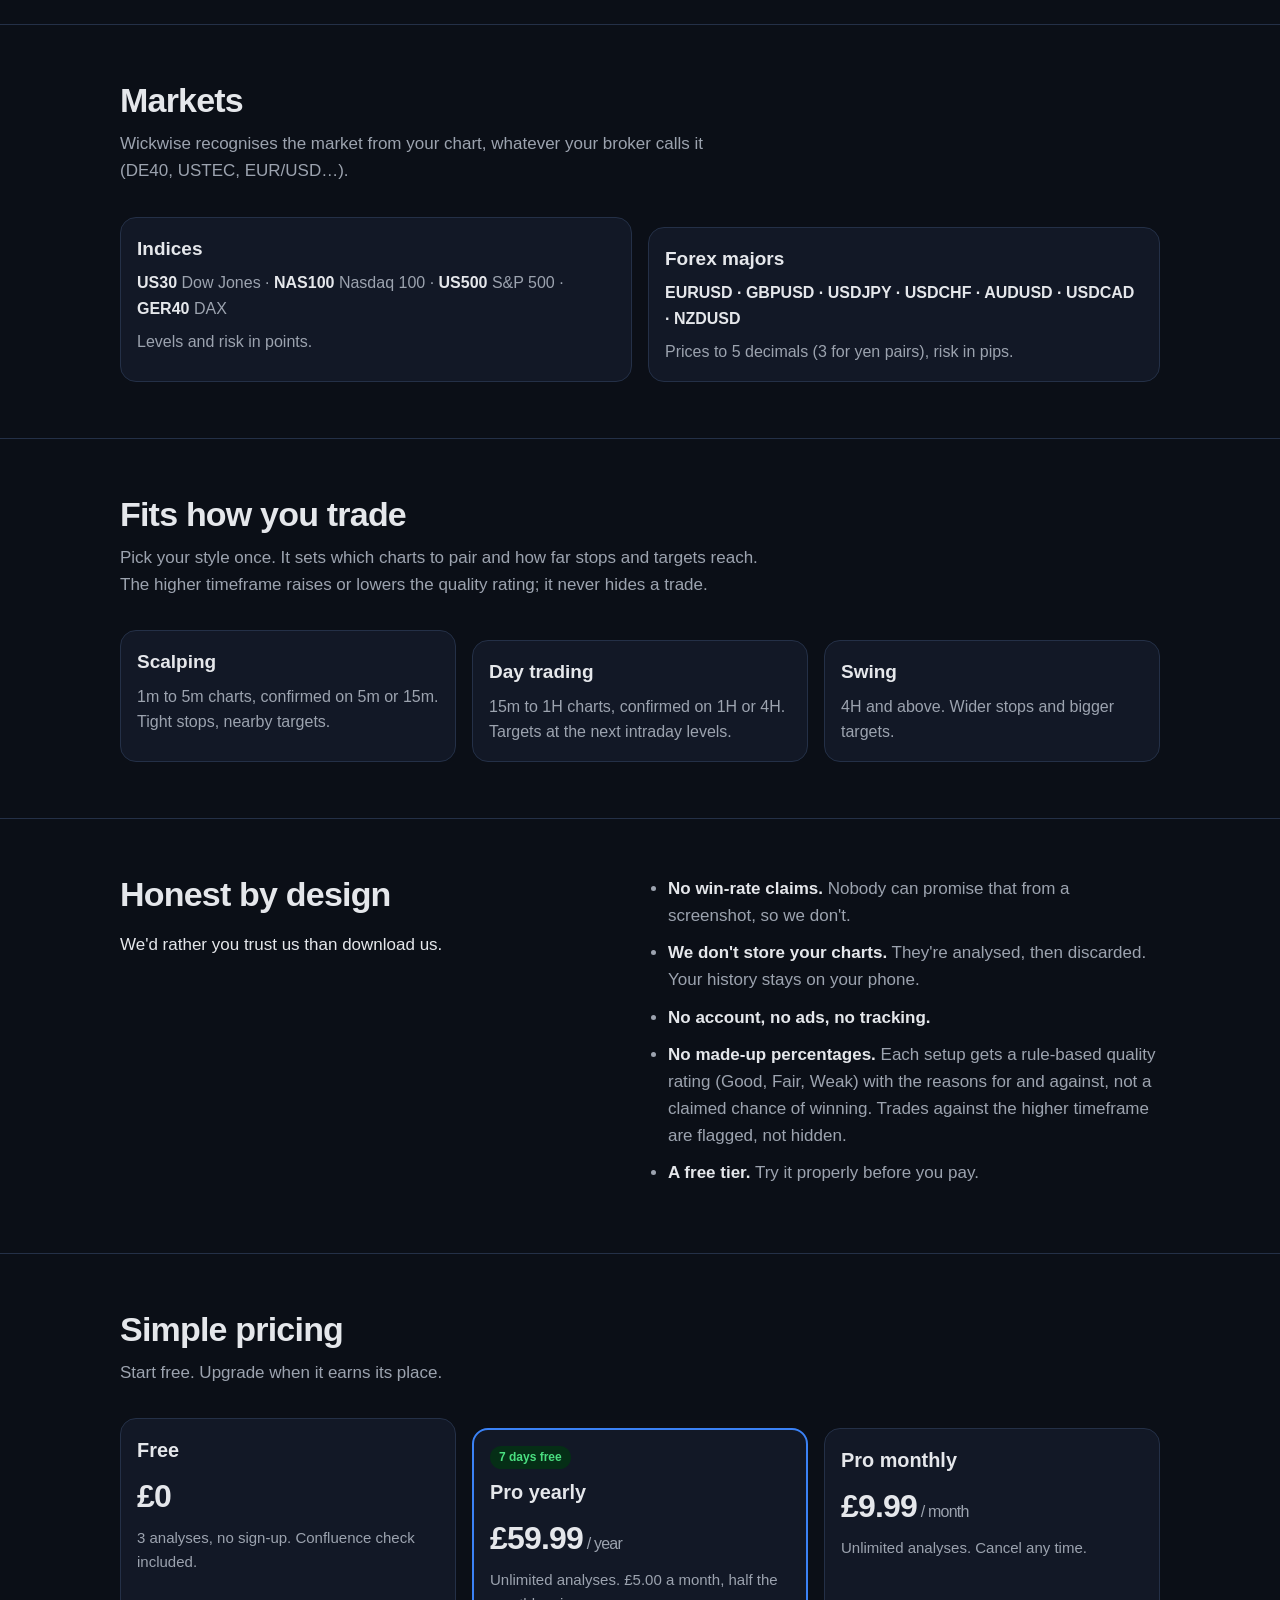
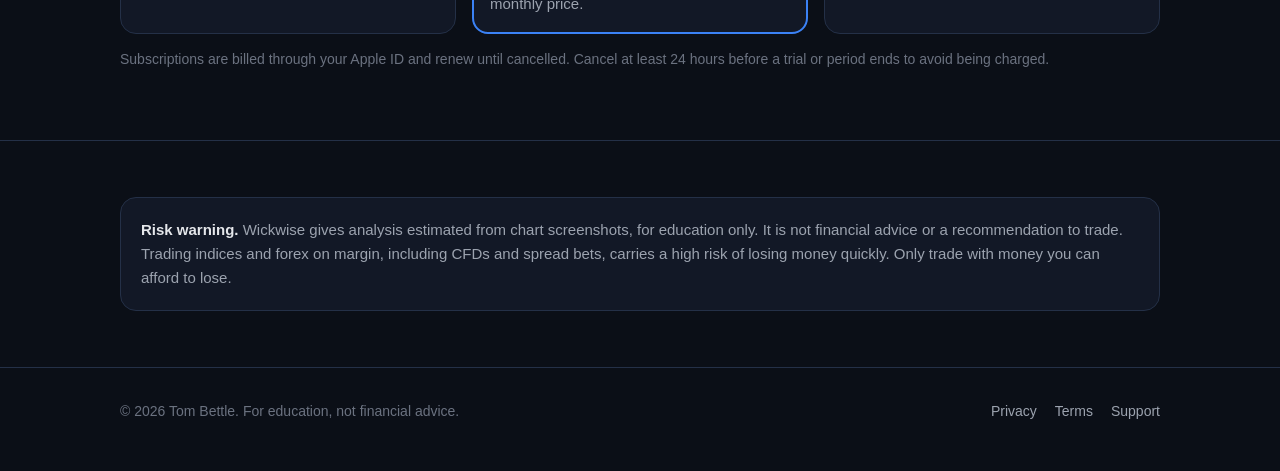
==== commit a675e1c6: "Home page: 'Rules, not guesses' section Co-Authored-By: Claude Opus 5.5 <noreply@anthropic.com> Clau" ====
--- a/index.html
+++ b/index.html
@@ -81,6 +81,27 @@
       </div>
     </section>
 
+    <section id="rules">
+      <div class="wrap">
+        <h2>Rules, not guesses</h2>
+        <p class="sub">Most chart apps ask an AI what it thinks. Wickwise reads the facts on your chart, then fixed trading rules decide the plan, so the same chart always gets the same answer.</p>
+        <div class="grid3">
+          <div class="card feature">
+            <h3>Reads the chart</h3>
+            <p>The swing highs and lows, the key levels and the current price. On screenshots, every candle is measured from the image itself, not estimated.</p>
+          </div>
+          <div class="card feature">
+            <h3>Applies fixed rules</h3>
+            <p>Trend, entry, stop, targets and the quality rating come from written trading rules, built with an experienced trader and checked against their calls on real charts.</p>
+          </div>
+          <div class="card feature">
+            <h3>AI view, kept separate</h3>
+            <p>The AI's own opinion is shown on its own, labelled as opinion. It never changes the plan; when it disagrees, it can only lower the rating.</p>
+          </div>
+        </div>
+      </div>
+    </section>
+
     <section id="markets">
       <div class="wrap">
         <h2>Markets</h2>
